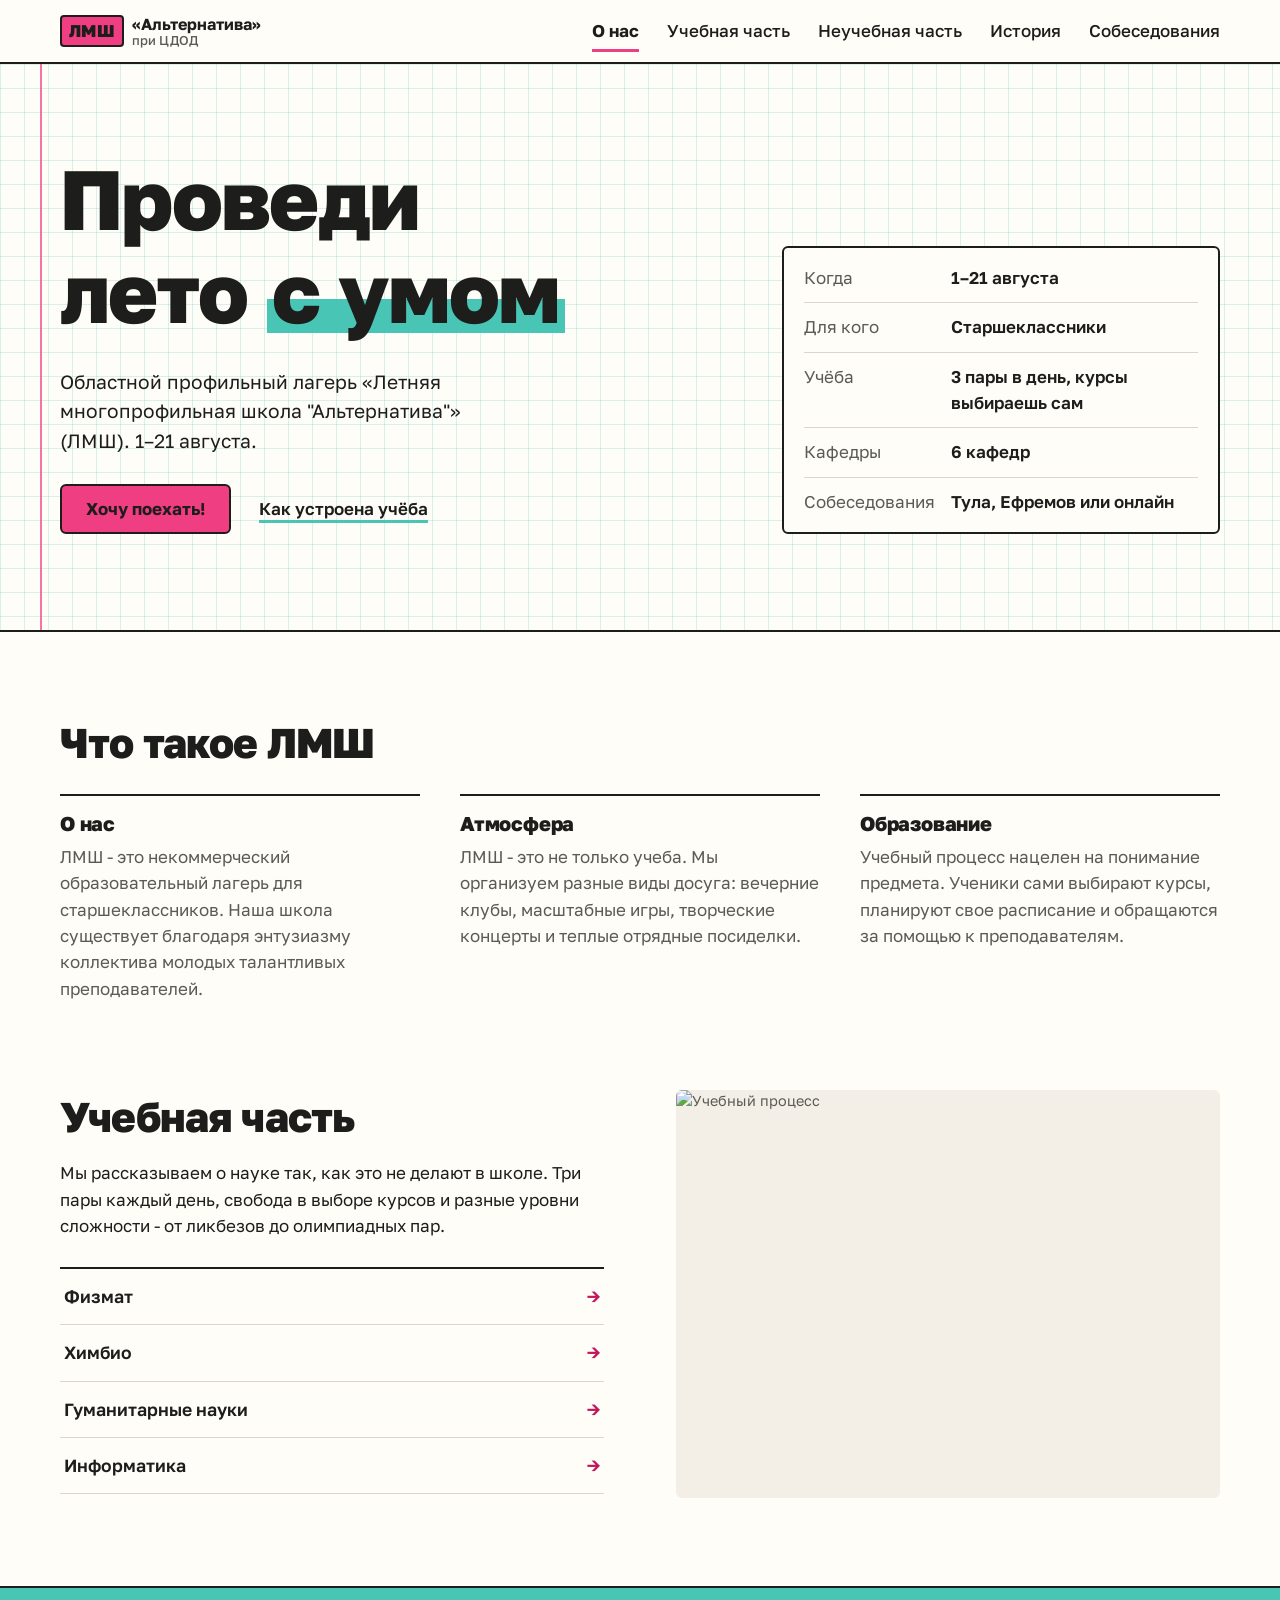
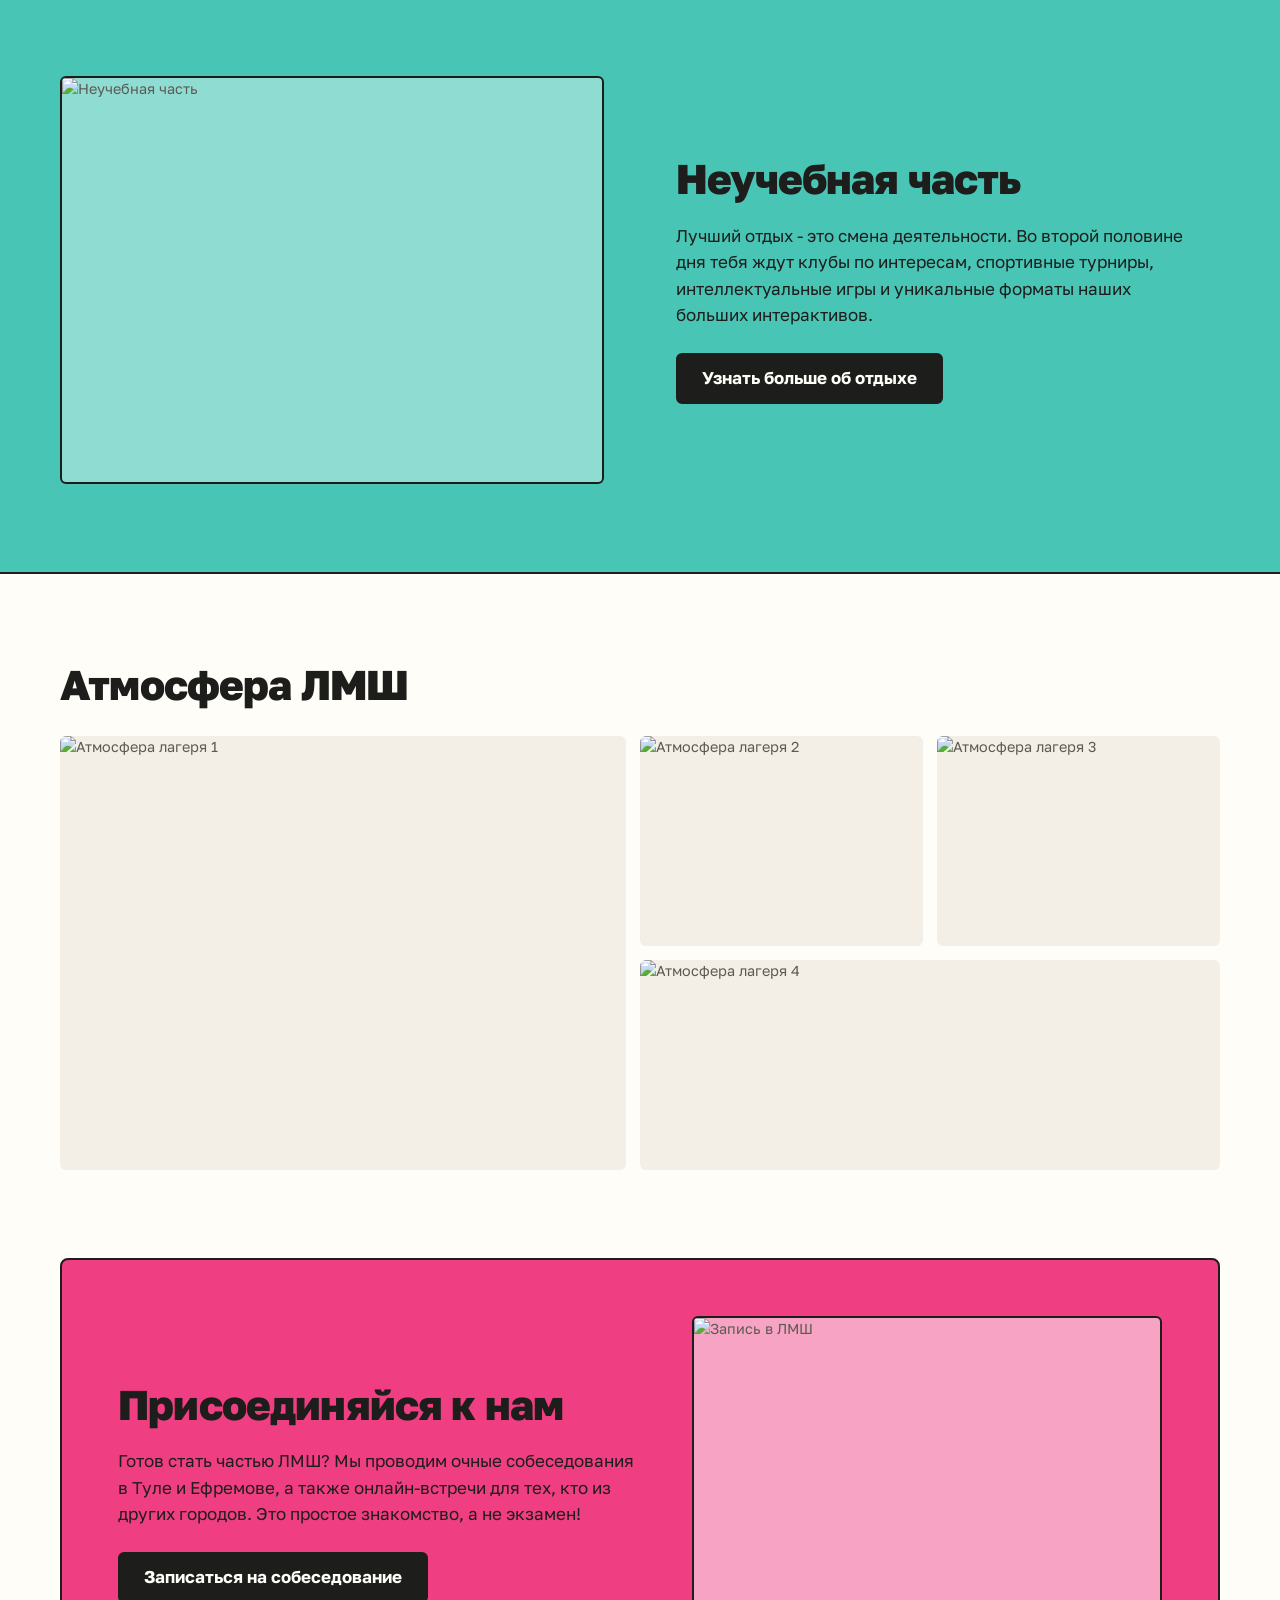
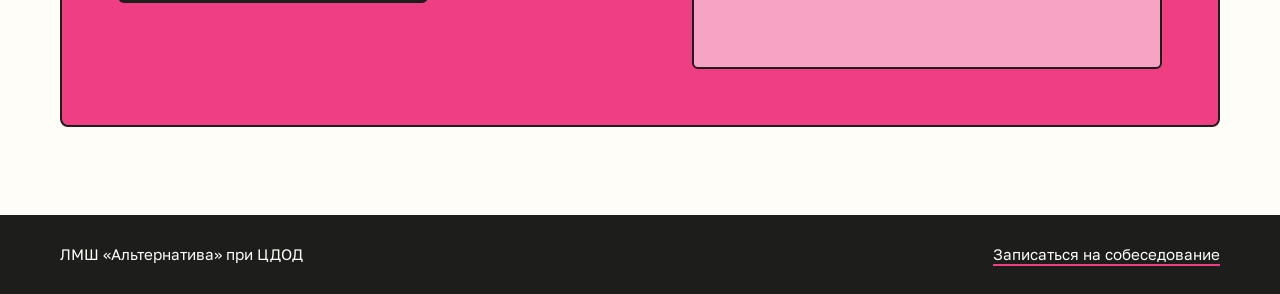
==== index.html @ 1d56a08f "Добавить вкладку «История» с прошлыми сменами - Страница history.html: смены по годам с директором, " ====
<!DOCTYPE html>
<html lang="ru">
<head>
    <meta charset="UTF-8">
    <meta name="viewport" content="width=device-width, initial-scale=1.0">
    <meta name="theme-color" content="#fffdf8">
    <title>Главная | ЛМШ</title>
    <!-- Шрифт Golos Text -->
    <link rel="preconnect" href="https://fonts.googleapis.com">
    <link rel="preconnect" href="https://fonts.gstatic.com" crossorigin>
    <link rel="stylesheet" href="https://fonts.googleapis.com/css2?family=Golos+Text:wght@400..800&display=swap">
    <!-- Подключение стилей и меню для телефона -->
    <link rel="stylesheet" href="style.css">
    <script src="menu.js" defer></script>
</head>
<body>

    <header>
        <a href="index.html" class="logo">
            <span class="logo-mark">ЛМШ</span>
            <span class="logo-name">«Альтернатива» <small>при ЦДОД</small></span>
        </a>
        <button class="menu-toggle" type="button" aria-expanded="false" aria-controls="site-nav">Меню</button>
        <nav id="site-nav" aria-label="Разделы сайта">
            <a href="index.html" aria-current="page">О нас</a>
            <a href="study.html">Учебная часть</a>
            <a href="activities.html">Неучебная часть</a>
            <a href="history.html">История</a>
            <a href="admission.html">Собеседования</a>
        </nav>
    </header>

    <section class="hero">
        <div>
            <h1>Проведи лето <span class="marker">с умом</span></h1>
            <p class="lead">Областной профильный лагерь «Летняя многопрофильная школа "Альтернатива"» (ЛМШ). <span class="nowrap">1–21 августа</span>.</p>
            <div class="actions">
                <a href="admission.html" class="btn">Хочу поехать!</a>
                <a href="study.html" class="text-link">Как устроена учёба</a>
            </div>
        </div>

        <!-- Коротко о смене -->
        <dl class="facts">
            <div><dt>Когда</dt><dd>1–21 августа</dd></div>
            <div><dt>Для кого</dt><dd>Старшеклассники</dd></div>
            <div><dt>Учёба</dt><dd>3 пары в день, курсы выбираешь сам</dd></div>
            <div><dt>Кафедры</dt><dd>6 кафедр</dd></div>
            <div><dt>Собеседования</dt><dd>Тула, Ефремов или онлайн</dd></div>
        </dl>
    </section>

    <section id="about" class="section">
        <h2>Что такое ЛМШ</h2>
        <div class="about-cols">
            <div>
                <h3>О нас</h3>
                <p>ЛМШ - это некоммерческий образовательный лагерь для старшеклассников. Наша школа существует благодаря энтузиазму коллектива молодых талантливых преподавателей.</p>
            </div>
            <div>
                <h3>Атмосфера</h3>
                <p>ЛМШ - это не только учеба. Мы организуем разные виды досуга: вечерние клубы, масштабные игры, творческие концерты и теплые отрядные посиделки.</p>
            </div>
            <div>
                <h3>Образование</h3>
                <p>Учебный процесс нацелен на понимание предмета. Ученики сами выбирают курсы, планируют свое расписание и обращаются за помощью к преподавателям.</p>
            </div>
        </div>
    </section>

    <!-- Учебная часть -->
    <section class="split">
        <div class="split-text">
            <h2>Учебная часть</h2>
            <p>Мы рассказываем о науке так, как это не делают в школе. Три пары каждый день, свобода в выборе курсов и разные уровни сложности - от ликбезов до олимпиадных пар.</p>

            <ul class="link-list">
                <li><a href="physmath.html">Физмат</a></li>
                <li><a href="chembio.html">Химбио</a></li>
                <li><a href="humanities.html">Гуманитарные науки</a></li>
                <li><a href="it.html">Информатика</a></li>
            </ul>
        </div>
        <div class="split-image">
            <img src="ФОТО_УЧЕБА.jpg" alt="Учебный процесс">
        </div>
    </section>

    <!-- Неучебная часть (на компьютере картинка слева, текст справа) -->
    <section class="split split--reverse band">
        <div class="split-text">
            <h2>Неучебная часть</h2>
            <p>Лучший отдых - это смена деятельности. Во второй половине дня тебя ждут клубы по интересам, спортивные турниры, интеллектуальные игры и уникальные форматы наших больших интерактивов.</p>
            <a href="activities.html" class="btn btn-dark">Узнать больше об отдыхе</a>
        </div>
        <div class="split-image">
            <img src="ФОТО_ОТДЫХ.jpg" alt="Неучебная часть">
        </div>
    </section>

    <!-- Фотогалерея -->
    <section class="section">
        <h2>Атмосфера ЛМШ</h2>
        <div class="gallery">
            <img src="ФОТО_ГАЛЕРЕЯ_1.jpg" alt="Атмосфера лагеря 1">
            <img src="ФОТО_ГАЛЕРЕЯ_2.jpg" alt="Атмосфера лагеря 2">
            <img src="ФОТО_ГАЛЕРЕЯ_3.jpg" alt="Атмосфера лагеря 3">
            <img src="ФОТО_ГАЛЕРЕЯ_4.jpg" alt="Атмосфера лагеря 4">
        </div>
    </section>

    <!-- Собеседования -->
    <section class="cta">
        <div>
            <h2>Присоединяйся к нам</h2>
            <p>Готов стать частью ЛМШ? Мы проводим очные собеседования в Туле и Ефремове, а также онлайн-встречи для тех, кто из других городов. Это простое знакомство, а не экзамен!</p>
            <a href="admission.html" class="btn btn-dark">Записаться на собеседование</a>
        </div>
        <img src="ФОТО_СОБЕСЕДОВАНИЕ.jpg" alt="Запись в ЛМШ">
    </section>

    <footer>
        <span>ЛМШ «Альтернатива» при ЦДОД</span>
        <a href="admission.html">Записаться на собеседование</a>
    </footer>

</body>
</html>
---- style.css ----
/* Общие стили сайта ЛМШ «Альтернатива».
   Светлая «тетрадная» тема: бумага, клетка, розовые поля и бирюзовый маркер.
   Розовый и бирюзовый — цвета логотипа. Сначала стили для телефона,
   ниже — дополнения для широких экранов (min-width). */

:root {
    --paper: #fffdf8;
    --paper-2: #f3efe6;
    --ink: #1d1d1b;
    --muted: #5c5a55;
    --line: #dcd6ca;

    --teal: #49c5b6;
    --teal-light: #e1f5f2;
    --teal-ink: #0b6b60;   /* бирюзовый для текста: читается на светлом фоне */
    --pink: #f03e82;
    --pink-ink: #c2185b;   /* розовый для текста */
    --grid: rgba(73, 197, 182, 0.22);

    --page: 1160px;
    --gutter: 16px;
    /* Боковой отступ: на телефоне равен --gutter, на широком экране центрирует контент.
       Используется только у прямых потомков body. */
    --edge: max(var(--gutter), calc((100% - var(--page)) / 2));
}

@media (min-width: 700px) {
    :root {
        --gutter: 40px;
    }
}

/* =========================================
   БАЗА
   ========================================= */

*, *::before, *::after {
    box-sizing: border-box;
}

html {
    -webkit-text-size-adjust: 100%;
    text-size-adjust: 100%;
}

body {
    margin: 0;
    font-family: "Golos Text", system-ui, -apple-system, "Segoe UI", Roboto, Arial, sans-serif;
    font-size: 1.0625rem;
    line-height: 1.55;
    color: var(--ink);
    background: var(--paper);
}

h1, h2, h3 {
    margin: 0 0 0.5em;
    font-weight: 800;
    line-height: 1.1;
    letter-spacing: -0.02em;
    text-wrap: balance;
    overflow-wrap: break-word;
}

h1 {
    font-size: clamp(2.1rem, 3.6vw + 1.1rem, 3.75rem);
}

h2 {
    font-size: clamp(1.75rem, 2.2vw + 1.1rem, 2.6rem);
}

h3 {
    font-size: 1.25rem;
    letter-spacing: -0.01em;
}

p {
    margin: 0 0 1em;
    text-wrap: pretty;
}

p:last-child {
    margin-bottom: 0;
}

img {
    display: block;
    max-width: 100%;
}

a {
    color: var(--teal-ink);
}

:focus-visible {
    outline: 3px solid var(--teal-ink);
    outline-offset: 3px;
}

/* Не переносить внутри (например, «1–21 августа») */
.nowrap {
    white-space: nowrap;
}

/* Фото: пока файла нет, на его месте виден аккуратный прямоугольник с подписью */
.split-image img,
.gallery img,
.cta img,
.head-of-dept img,
.teacher-card img,
.director img,
.photos img {
    width: 100%;
    object-fit: cover;
    background-color: var(--paper-2);
    border-radius: 6px;
    color: var(--muted);
    font-size: 0.9rem;
}

/* =========================================
   ШАПКА И МЕНЮ
   ========================================= */

header {
    position: sticky;
    top: 0;
    z-index: 10;
    display: flex;
    flex-wrap: wrap;
    align-items: center;
    justify-content: space-between;
    gap: 0 12px;
    padding: 10px var(--edge);
    background: var(--paper);
    border-bottom: 2px solid var(--ink);
}

.logo {
    display: flex;
    align-items: center;
    gap: 8px;
    color: var(--ink);
    text-decoration: none;
    line-height: 1.15;
}

.logo-mark {
    padding: 4px 7px 5px;
    background: var(--pink);
    border: 2px solid var(--ink);
    border-radius: 4px;
    font-weight: 800;
    letter-spacing: 0.02em;
}

.logo-name {
    font-size: 1rem;
    font-weight: 700;
}

    .logo-name small {
        display: block;
        font-size: 0.8rem;
        font-weight: 500;
        color: var(--muted);
    }

header nav {
    display: flex;
    gap: 28px;
}

    header nav a {
        padding: 8px 0 5px;
        border-bottom: 3px solid transparent;
        color: var(--ink);
        font-weight: 500;
        text-decoration: none;
    }

        header nav a[aria-current] {
            border-bottom-color: var(--pink);
            font-weight: 700;
        }

@media (hover: hover) {
    header nav a:not([aria-current]):hover {
        border-bottom-color: var(--teal);
    }
}

.menu-toggle {
    display: none;
}

/* На телефоне и планшете разделы прячутся за кнопкой «Меню» (menu.js) */
@media (max-width: 959px) {
    .menu-toggle {
        display: block;
        padding: 7px 12px;
        background: none;
        border: 2px solid var(--ink);
        border-radius: 6px;
        color: var(--ink);
        font: inherit;
        font-weight: 600;
        cursor: pointer;
    }

    header nav {
        display: none;
        flex-basis: 100%;
        flex-direction: column;
        gap: 0;
        margin-top: 10px;
        border-top: 1px solid var(--line);
    }

    header.menu-open nav {
        display: flex;
    }

    header nav a {
        padding: 13px 0;
        border-bottom: 1px solid var(--line);
        font-size: 1.125rem;
    }

        header nav a:last-child {
            border-bottom: 0;
        }

        header nav a[aria-current] {
            border-bottom-color: var(--line);
            color: var(--pink-ink);
        }
}

/* =========================================
   КНОПКИ И ССЫЛКИ
   ========================================= */

.btn {
    display: inline-block;
    padding: 13px 24px;
    background: var(--pink);
    border: 2px solid var(--ink);
    border-radius: 6px;
    color: var(--ink);
    font-weight: 700;
    line-height: 1.2;
    text-decoration: none;
    transition: background-color 0.15s ease, color 0.15s ease;
}

    .btn:hover {
        background: var(--ink);
        color: var(--paper);
    }

.btn-dark {
    background: var(--ink);
    color: var(--paper);
}

    .btn-dark:hover {
        background: var(--paper);
        color: var(--ink);
    }

.text-link {
    color: var(--ink);
    font-weight: 600;
    text-decoration: underline;
    text-decoration-color: var(--teal);
    text-decoration-thickness: 3px;
    text-underline-offset: 5px;
}

    .text-link:hover {
        text-decoration-color: var(--pink);
    }

.actions {
    display: flex;
    flex-wrap: wrap;
    align-items: center;
    gap: 16px 28px;
    margin-top: 28px;
}

/* =========================================
   ТЕТРАДНЫЕ ШАПКИ: ГЛАВНЫЙ ЭКРАН И ЗАГОЛОВКИ СТРАНИЦ
   ========================================= */

.hero,
.page-header {
    position: relative;
    background-color: var(--paper);
    background-image:
        linear-gradient(var(--grid) 1px, transparent 1px),
        linear-gradient(90deg, var(--grid) 1px, transparent 1px);
    background-size: 24px 24px;
    border-bottom: 2px solid var(--ink);
}

    /* Розовая линия полей, как в школьной тетради */
    .hero::before,
    .page-header::before {
        content: "";
        position: absolute;
        top: 0;
        bottom: 0;
        left: max(8px, calc(var(--edge) - 20px));
        width: 2px;
        background: var(--pink);
        opacity: 0.7;
    }

.hero {
    display: grid;
    gap: 40px;
    padding: 48px var(--edge) 56px;
}

    .hero h1 {
        font-size: clamp(2.75rem, 6vw + 1.2rem, 5.25rem);
        margin-bottom: 0.35em;
    }

.lead {
    max-width: 34rem;
    font-size: 1.2rem;
}

/* Выделение маркером */
.marker {
    padding: 0 0.06em;
    background: linear-gradient(transparent 58%, var(--teal) 58%, var(--teal) 92%, transparent 92%);
    -webkit-box-decoration-break: clone;
    box-decoration-break: clone;
}

/* Коротко о смене — список «вопрос — ответ».
   subgrid выравнивает ответы по самому длинному вопросу */
.facts {
    display: grid;
    grid-template-columns: max-content 1fr;
    column-gap: 16px;
    margin: 0;
    padding: 6px 20px;
    background: var(--paper);
    border: 2px solid var(--ink);
    border-radius: 6px;
}

    .facts div {
        display: grid;
        grid-column: 1 / -1;
        grid-template-columns: subgrid;
        padding: 11px 0;
        border-bottom: 1px solid var(--line);
    }

        .facts div:last-child {
            border-bottom: 0;
        }

    .facts dt {
        color: var(--muted);
    }

    .facts dd {
        margin: 0;
        font-weight: 600;
    }

/* Самые узкие телефоны: вопрос над ответом, шапка чуть компактнее */
@media (max-width: 359px) {
    .facts {
        grid-template-columns: 1fr;
    }

    .logo-mark {
        padding: 3px 5px 4px;
    }

    .logo-name {
        font-size: 0.94rem;
    }
}

.page-header {
    padding: 40px var(--edge) 40px;
}

    .page-header h1 {
        max-width: 20ch;
        margin-bottom: 14px;
    }

    .page-header p {
        max-width: 44rem;
        font-size: 1.15rem;
    }

    .page-header .kicker {
        margin-bottom: 12px;
        font-size: 1rem;
        font-weight: 600;
    }

@media (min-width: 900px) {
    .hero {
        grid-template-columns: minmax(0, 1.5fr) minmax(0, 1fr);
        align-items: end;
        gap: 64px;
        padding: 88px var(--edge) 96px;
    }

    .page-header {
        padding: 72px var(--edge) 64px;
    }
}

/* =========================================
   СЕКЦИИ ГЛАВНОЙ
   ========================================= */

.section {
    padding: 56px var(--edge);
}

    .section > h2 {
        margin-bottom: 28px;
    }

/* Три колонки «Что такое ЛМШ» */
.about-cols {
    display: grid;
    gap: 32px;
}

    .about-cols > div {
        padding-top: 16px;
        border-top: 2px solid var(--ink);
    }

    .about-cols p {
        color: var(--muted);
    }

/* Текст + фото */
.split {
    display: grid;
    gap: 28px;
    align-items: center;
    padding: 56px var(--edge);
}

    /* Блоки подряд на одном фоне: без двойного отступа */
    .section + .split,
    .split + .split:not(.band) {
        padding-top: 0;
    }

    .split-image img {
        aspect-ratio: 4 / 3;
    }

    .split-text h3 {
        margin-top: 1.4em;
    }

    .split-text .btn {
        margin-top: 8px;
    }

/* Список ссылок на кафедры: большие строки, удобно нажимать пальцем */
.link-list {
    margin: 28px 0 0;
    padding: 0;
    list-style: none;
    border-top: 2px solid var(--ink);
}

    .link-list a {
        display: flex;
        justify-content: space-between;
        align-items: center;
        padding: 14px 4px;
        border-bottom: 1px solid var(--line);
        color: var(--ink);
        font-size: 1.1rem;
        font-weight: 600;
        text-decoration: none;
    }

        .link-list a::after {
            content: "→";
            color: var(--pink-ink);
            transition: transform 0.15s ease;
        }

        .link-list a:hover {
            background: var(--teal-light);
        }

            .link-list a:hover::after {
                transform: translateX(4px);
            }

/* Бирюзовая полоса во всю ширину */
.band {
    background: var(--teal);
    border-top: 2px solid var(--ink);
    border-bottom: 2px solid var(--ink);
}

    .band .split-image img {
        background-color: #8fdcd2;
        border: 2px solid var(--ink);
    }

/* Галерея: на телефоне 1 + 2 + 1 фото, на компьютере мозаика */
.gallery {
    display: grid;
    grid-template-columns: 1fr 1fr;
    grid-auto-rows: 160px;
    gap: 8px;
}

    .gallery img {
        height: 100%;
    }

        .gallery img:first-child,
        .gallery img:last-child {
            grid-column: span 2;
        }

/* Розовый блок с приглашением */
.cta {
    display: grid;
    gap: 28px;
    align-items: center;
    margin: 0 var(--edge) 56px;
    padding: 28px 18px;
    background: var(--pink);
    border: 2px solid var(--ink);
    border-radius: 8px;
}

    .cta img {
        aspect-ratio: 4 / 3;
        background-color: #f7a3c3;
        border: 2px solid var(--ink);
    }

    .cta .btn {
        margin-top: 8px;
    }

@media (min-width: 760px) {
    .gallery {
        grid-template-columns: 2fr 1fr 1fr;
        grid-auto-rows: 210px;
        gap: 14px;
    }

        .gallery img:first-child {
            grid-column: auto;
            grid-row: span 2;
        }
}

@media (min-width: 900px) {
    .section {
        padding: 88px var(--edge);
    }

    .about-cols {
        grid-template-columns: repeat(3, 1fr);
        gap: 40px;
    }

    .split {
        grid-template-columns: 1fr 1fr;
        gap: 72px;
        padding: 88px var(--edge);
    }

    /* Фото слева, текст справа */
    .split--reverse .split-image {
        order: -1;
    }

    .cta {
        grid-template-columns: 1.1fr 1fr;
        gap: 56px;
        margin-bottom: 88px;
        padding: 56px;
    }
}

/* =========================================
   ВНУТРЕННИЕ СТРАНИЦЫ
   ========================================= */

.container {
    padding: 48px var(--edge) 64px;
}

@media (min-width: 900px) {
    .container {
        padding: 72px var(--edge) 96px;
    }
}

.section-intro {
    max-width: 46rem;
    margin-bottom: 28px;
    color: var(--muted);
}

/* Учебная часть: как устроен процесс */
.about-study-grid {
    display: grid;
    gap: 32px 56px;
    margin-bottom: 56px;
}

    .about-study-grid h3 {
        padding-top: 16px;
        border-top: 2px solid var(--ink);
    }

/* Кафедры: таблица из ячеек, линии между ними — это фон сетки */
.departments-grid {
    display: grid;
    gap: 2px;
    margin-bottom: 64px;
    background: var(--ink);
    border: 2px solid var(--ink);
    border-radius: 6px;
    overflow: hidden;
}

.dept-card {
    display: flex;
    flex-direction: column;
    padding: 22px 20px;
    background: var(--paper);
    color: var(--ink);
    text-decoration: none;
    transition: background-color 0.15s ease;
}

    .dept-card:hover {
        background: var(--teal-light);
    }

    .dept-card h3 {
        margin-bottom: 8px;
    }

    .dept-card p {
        flex: 1;
        margin-bottom: 14px;
        color: var(--muted);
        font-size: 0.98rem;
    }

    .dept-card .read-more {
        color: var(--pink-ink);
        font-weight: 700;
    }

.info-blocks {
    display: grid;
    gap: 20px;
}

.info-block {
    padding: 24px 22px;
    background: var(--paper-2);
    border-radius: 6px;
}

    .info-block p {
        color: var(--muted);
    }

@media (min-width: 640px) {
    .departments-grid {
        grid-template-columns: 1fr 1fr;
    }
}

@media (min-width: 760px) {
    .about-study-grid,
    .info-blocks {
        grid-template-columns: 1fr 1fr;
    }
}

@media (min-width: 1000px) {
    .departments-grid {
        grid-template-columns: repeat(3, 1fr);
    }
}

/* =========================================
   КАФЕДРЫ: ЗАВЕДУЮЩИЙ И ПРЕПОДАВАТЕЛИ
   ========================================= */

/* На телефоне: фото маленькое, рядом должность и имя, текст ниже на всю ширину */
.head-of-dept {
    display: grid;
    grid-template-columns: 112px 1fr;
    gap: 6px 18px;
    margin-bottom: 48px;
    padding-bottom: 40px;
    border-bottom: 2px solid var(--ink);
}

    .head-of-dept img {
        grid-row: 1 / span 2;
        aspect-ratio: 4 / 5;
    }

.head-info {
    display: contents;
}

    .head-info .role {
        grid-column: 2;
        align-self: end;
    }

    .head-info h2 {
        grid-column: 2;
        align-self: start;
        margin: 0;
    }

    .head-info p {
        grid-column: 1 / -1;
        margin: 12px 0 0;
    }

.role {
    display: block;
    color: var(--pink-ink);
    font-weight: 600;
}

.courses strong {
    display: block;
    color: var(--teal-ink);
}

/* Преподаватели: на телефоне — строки «фото + текст» */
.teachers-grid {
    display: grid;
    margin-bottom: 40px;
    border-top: 2px solid var(--ink);
}

.teacher-card {
    display: grid;
    grid-template-columns: 88px 1fr;
    align-content: start;
    gap: 4px 16px;
    padding: 18px 0;
    border-bottom: 1px solid var(--line);
}

    .teacher-card img {
        grid-row: 1 / span 3;
        aspect-ratio: 4 / 5;
    }

    .teacher-card h3 {
        margin: 0;
        font-size: 1.15rem;
    }

    .teacher-card p {
        color: var(--muted);
        font-size: 0.95rem;
    }

.teacher-subjects {
    color: var(--teal-ink);
    font-size: 0.95rem;
    font-weight: 600;
}

@media (min-width: 760px) {
    .head-of-dept {
        grid-template-columns: 240px 1fr;
        gap: 0 48px;
        align-items: start;
    }

        .head-of-dept img {
            grid-row: auto;
        }

    .head-info {
        display: block;
    }

        .head-info h2 {
            margin-bottom: 4px;
        }

    .role {
        margin-bottom: 8px;
    }

    .teachers-grid {
        grid-template-columns: repeat(3, 1fr);
        gap: 40px 32px;
        padding-top: 32px;
    }

    .teacher-card {
        display: block;
        padding: 0;
        border-bottom: 0;
    }

        .teacher-card img {
            margin-bottom: 16px;
        }

        .teacher-card h3 {
            margin-bottom: 4px;
        }

        .teacher-subjects {
            margin-bottom: 8px;
        }
}

/* =========================================
   ИСТОРИЯ: ПРОШЛЫЕ СМЕНЫ
   ========================================= */

/* Ссылки на годы (их создаёт history.js) */
.year-nav {
    display: flex;
    flex-wrap: wrap;
    gap: 8px;
    margin-bottom: 40px;
}

    .year-nav:empty {
        display: none;
    }

    .year-nav a {
        padding: 6px 14px;
        border: 2px solid var(--ink);
        border-radius: 6px;
        color: var(--ink);
        font-weight: 700;
        text-decoration: none;
    }

        .year-nav a:hover {
            background: var(--teal-light);
        }

.shift {
    padding: 40px 0 48px;
    border-top: 2px solid var(--ink);
    scroll-margin-top: 80px;
}

.shift-head {
    display: grid;
    gap: 20px;
    margin-bottom: 24px;
}

    .shift-head h2 {
        margin: 0;
    }

.director {
    display: flex;
    align-items: center;
    gap: 14px;
}

    .director img {
        width: 64px;
        aspect-ratio: 4 / 5;
    }

    .director .role {
        margin: 0;
    }

.director-name {
    margin: 0;
    font-size: 1.15rem;
    font-weight: 700;
}

.shift-story {
    max-width: 46rem;
    margin-bottom: 28px;
}

    .shift-story h3 {
        margin-top: 1.4em;
    }

/* Фото смены: любое количество, сетка подстраивается сама */
.photos {
    display: grid;
    grid-template-columns: 1fr 1fr;
    gap: 8px;
}

    .photos img {
        aspect-ratio: 4 / 3;
        cursor: zoom-in;
    }

/* Фото крупно поверх страницы */
.photo-viewer {
    padding: 0;
    border: 0;
    background: none;
    max-width: none;
    max-height: none;
}

    .photo-viewer::backdrop {
        background: rgba(29, 29, 27, 0.9);
    }

    .photo-viewer img {
        display: block;
        max-width: 94vw;
        max-height: 90vh;
        border-radius: 6px;
        cursor: zoom-out;
    }

@media (min-width: 760px) {
    .shift {
        padding: 56px 0 64px;
    }

    .shift-head {
        grid-template-columns: 1fr auto;
        align-items: end;
    }

    .photos {
        grid-template-columns: repeat(auto-fill, minmax(220px, 1fr));
        gap: 12px;
    }
}

/* =========================================
   ПОДВАЛ
   ========================================= */

footer {
    display: flex;
    flex-wrap: wrap;
    justify-content: space-between;
    gap: 8px 32px;
    padding: 28px var(--edge);
    background: var(--ink);
    color: var(--paper);
    font-size: 0.95rem;
}

    footer a {
        color: var(--paper);
        text-decoration-color: var(--pink);
        text-decoration-thickness: 2px;
        text-underline-offset: 4px;
    }
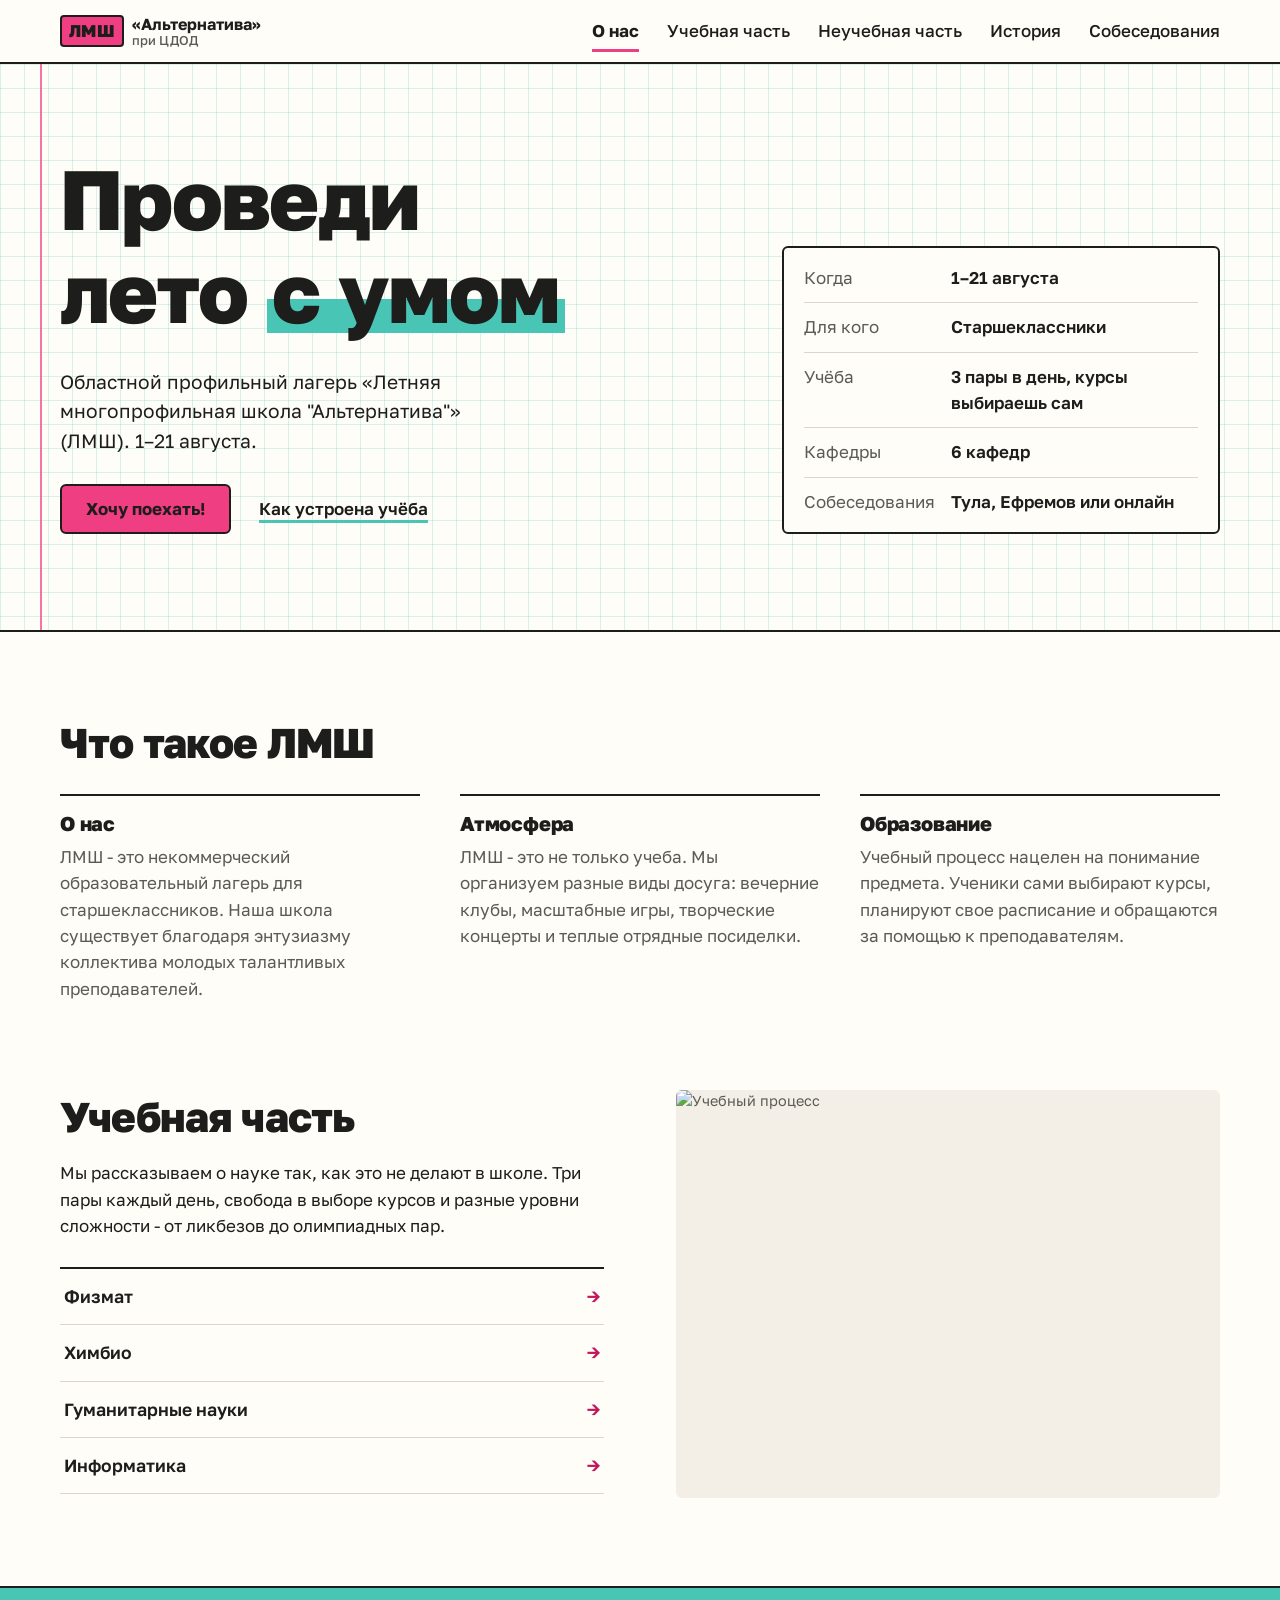
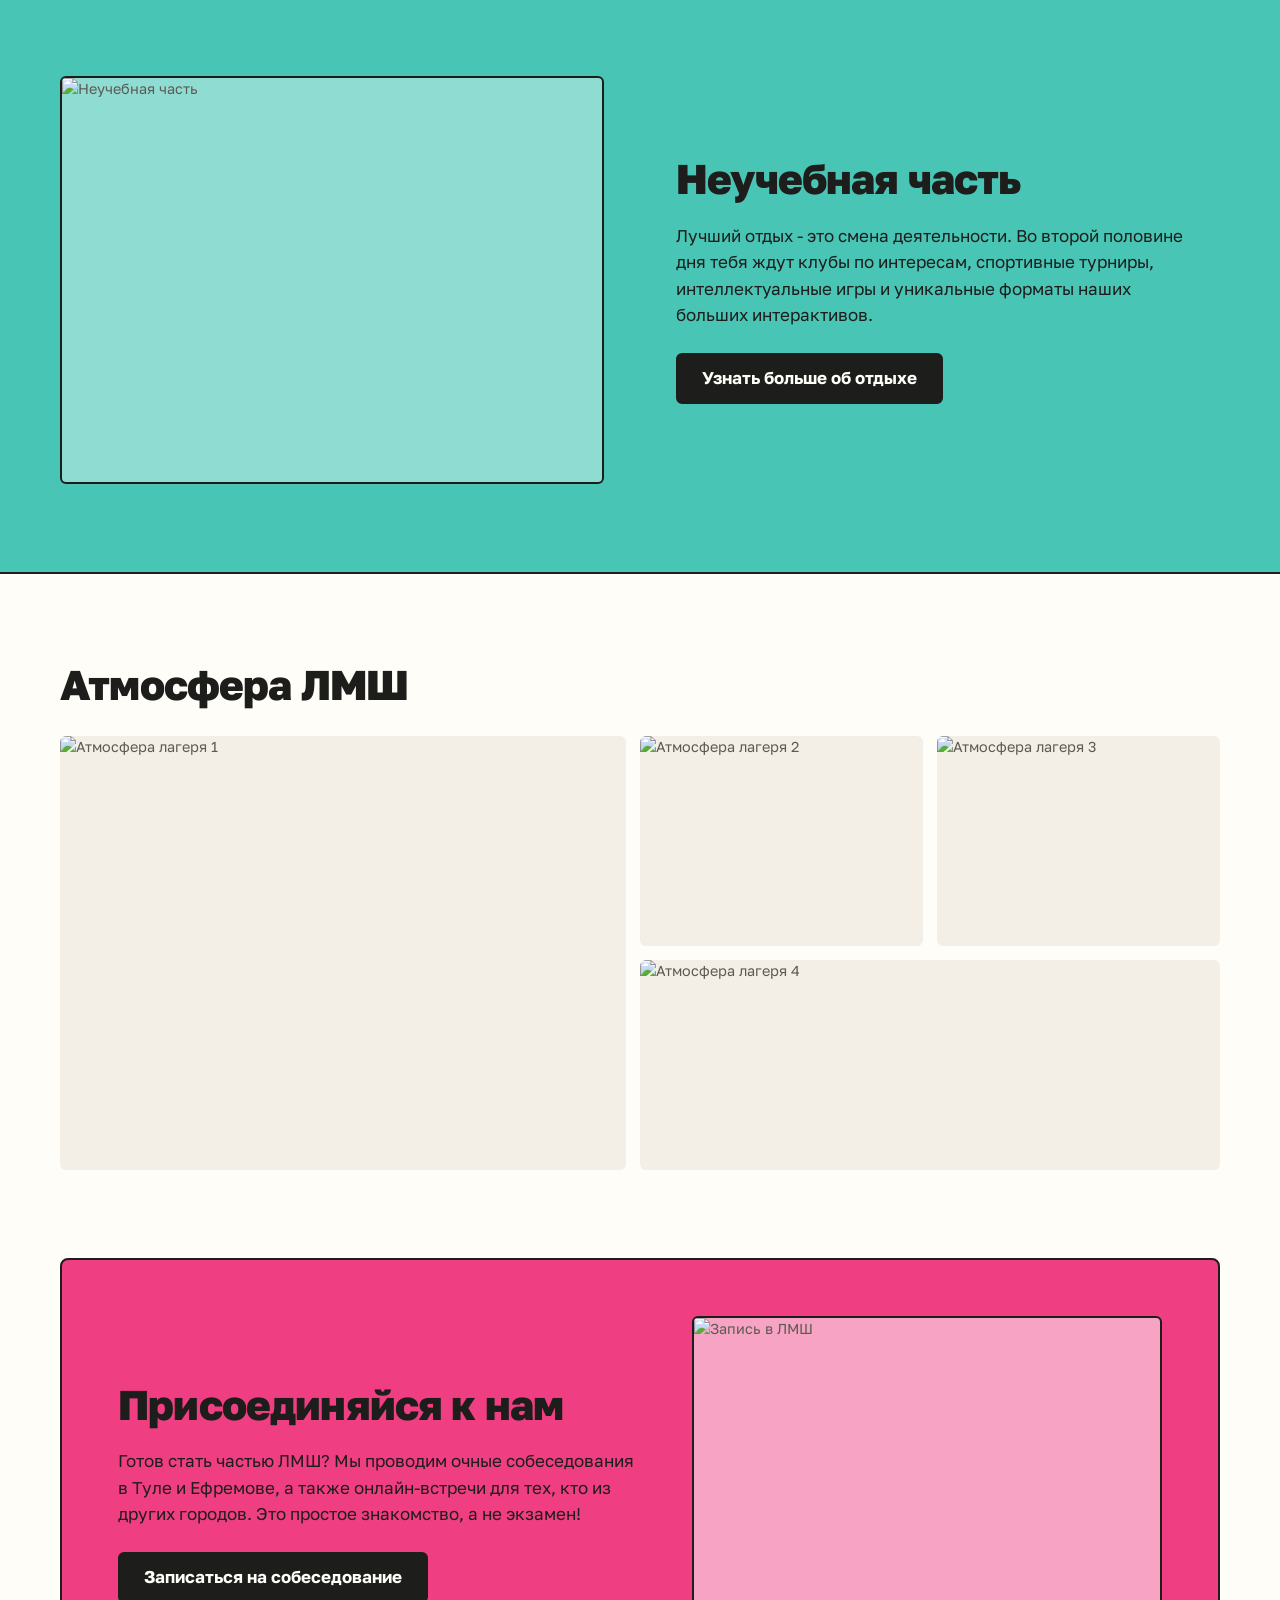
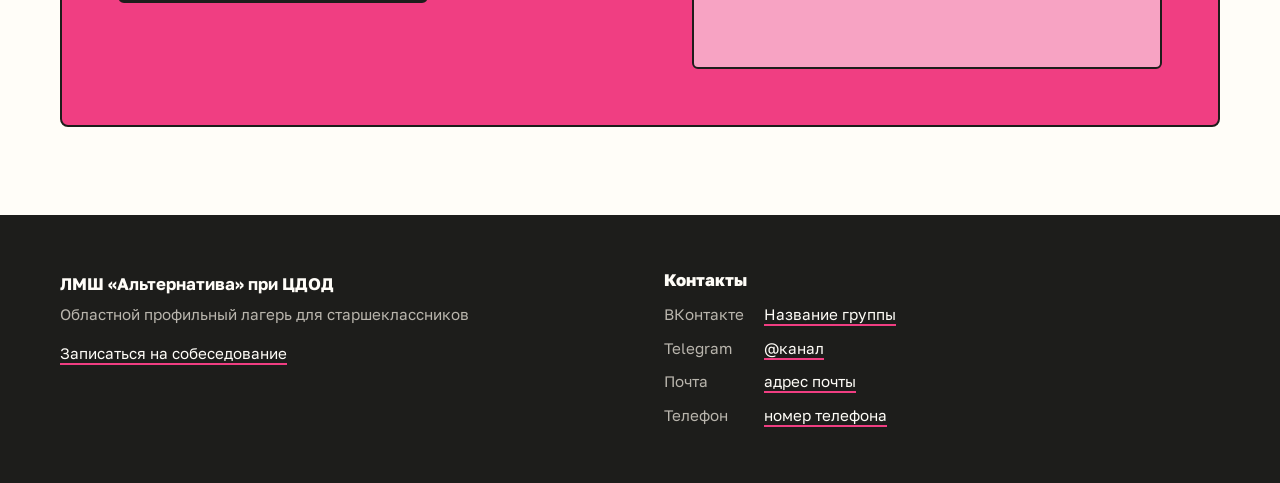
==== commit 1fc82e66: "Переименовать большую игру в Игрушку, добавить смены и контакты - «Большая игра» → «Игрушка» на стра" ====
--- a/index.html
+++ b/index.html
@@ -120,8 +120,22 @@
     </section>
 
     <footer>
-        <span>ЛМШ «Альтернатива» при ЦДОД</span>
-        <a href="admission.html">Записаться на собеседование</a>
+        <div class="footer-about">
+            <p class="footer-name">ЛМШ «Альтернатива» при ЦДОД</p>
+            <p>Областной профильный лагерь для старшеклассников</p>
+            <a href="admission.html">Записаться на собеседование</a>
+        </div>
+
+        <!-- Контакты: впиши настоящие ссылки и текст, ненужные строки удали -->
+        <div class="contacts" id="contacts">
+            <h2>Контакты</h2>
+            <dl>
+                <div><dt>ВКонтакте</dt><dd><a href="https://vk.com/" target="_blank">Название группы</a></dd></div>
+                <div><dt>Telegram</dt><dd><a href="https://t.me/" target="_blank">@канал</a></dd></div>
+                <div><dt>Почта</dt><dd><a href="mailto:">адрес почты</a></dd></div>
+                <div><dt>Телефон</dt><dd><a href="tel:+7">номер телефона</a></dd></div>
+            </dl>
+        </div>
     </footer>
 
 </body>
--- a/style.css
+++ b/style.css
@@ -971,19 +971,35 @@
 }
 
 /* =========================================
-   ПОДВАЛ
+   ПОДВАЛ С КОНТАКТАМИ
    ========================================= */
 
 footer {
-    display: flex;
-    flex-wrap: wrap;
-    justify-content: space-between;
-    gap: 8px 32px;
-    padding: 28px var(--edge);
+    --footer-muted: #b9b5ad;
+    display: grid;
+    gap: 32px;
+    padding: 40px var(--edge);
     background: var(--ink);
     color: var(--paper);
     font-size: 0.95rem;
 }
+
+    footer p {
+        margin: 0 0 6px;
+        color: var(--footer-muted);
+    }
+
+    footer .footer-name {
+        color: var(--paper);
+        font-size: 1.05rem;
+        font-weight: 700;
+    }
+
+    footer h2 {
+        margin-bottom: 14px;
+        font-size: 1.05rem;
+        letter-spacing: 0;
+    }
 
     footer a {
         color: var(--paper);
@@ -991,3 +1007,37 @@
         text-decoration-thickness: 2px;
         text-underline-offset: 4px;
     }
+
+    .footer-about a {
+        display: inline-block;
+        margin-top: 10px;
+    }
+
+/* Контакты: название слева, ссылка справа */
+.contacts dl {
+    display: grid;
+    grid-template-columns: max-content 1fr;
+    gap: 10px 20px;
+    margin: 0;
+}
+
+    .contacts dl div {
+        display: contents;
+    }
+
+.contacts dt {
+    color: var(--footer-muted);
+}
+
+.contacts dd {
+    margin: 0;
+    overflow-wrap: anywhere;
+}
+
+@media (min-width: 760px) {
+    footer {
+        grid-template-columns: 1fr 1fr;
+        gap: 48px;
+        padding: 56px var(--edge);
+    }
+}
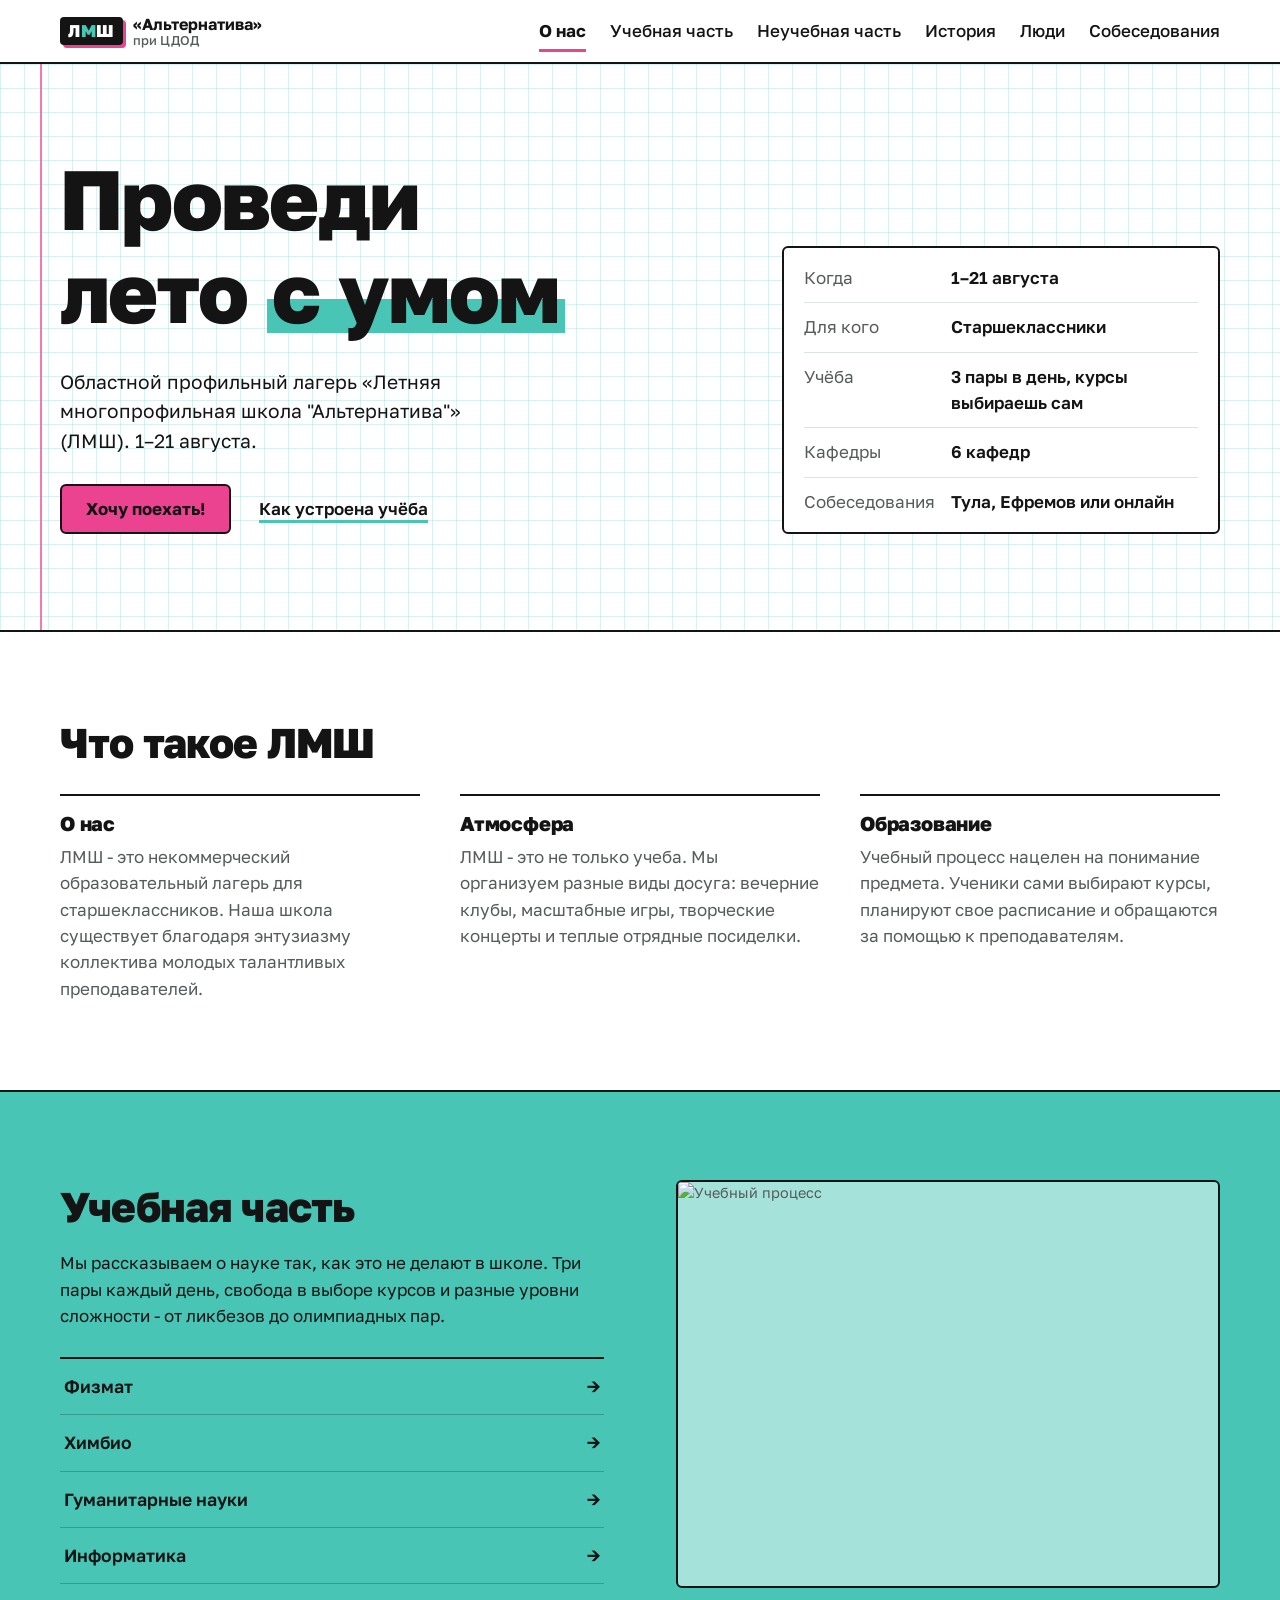
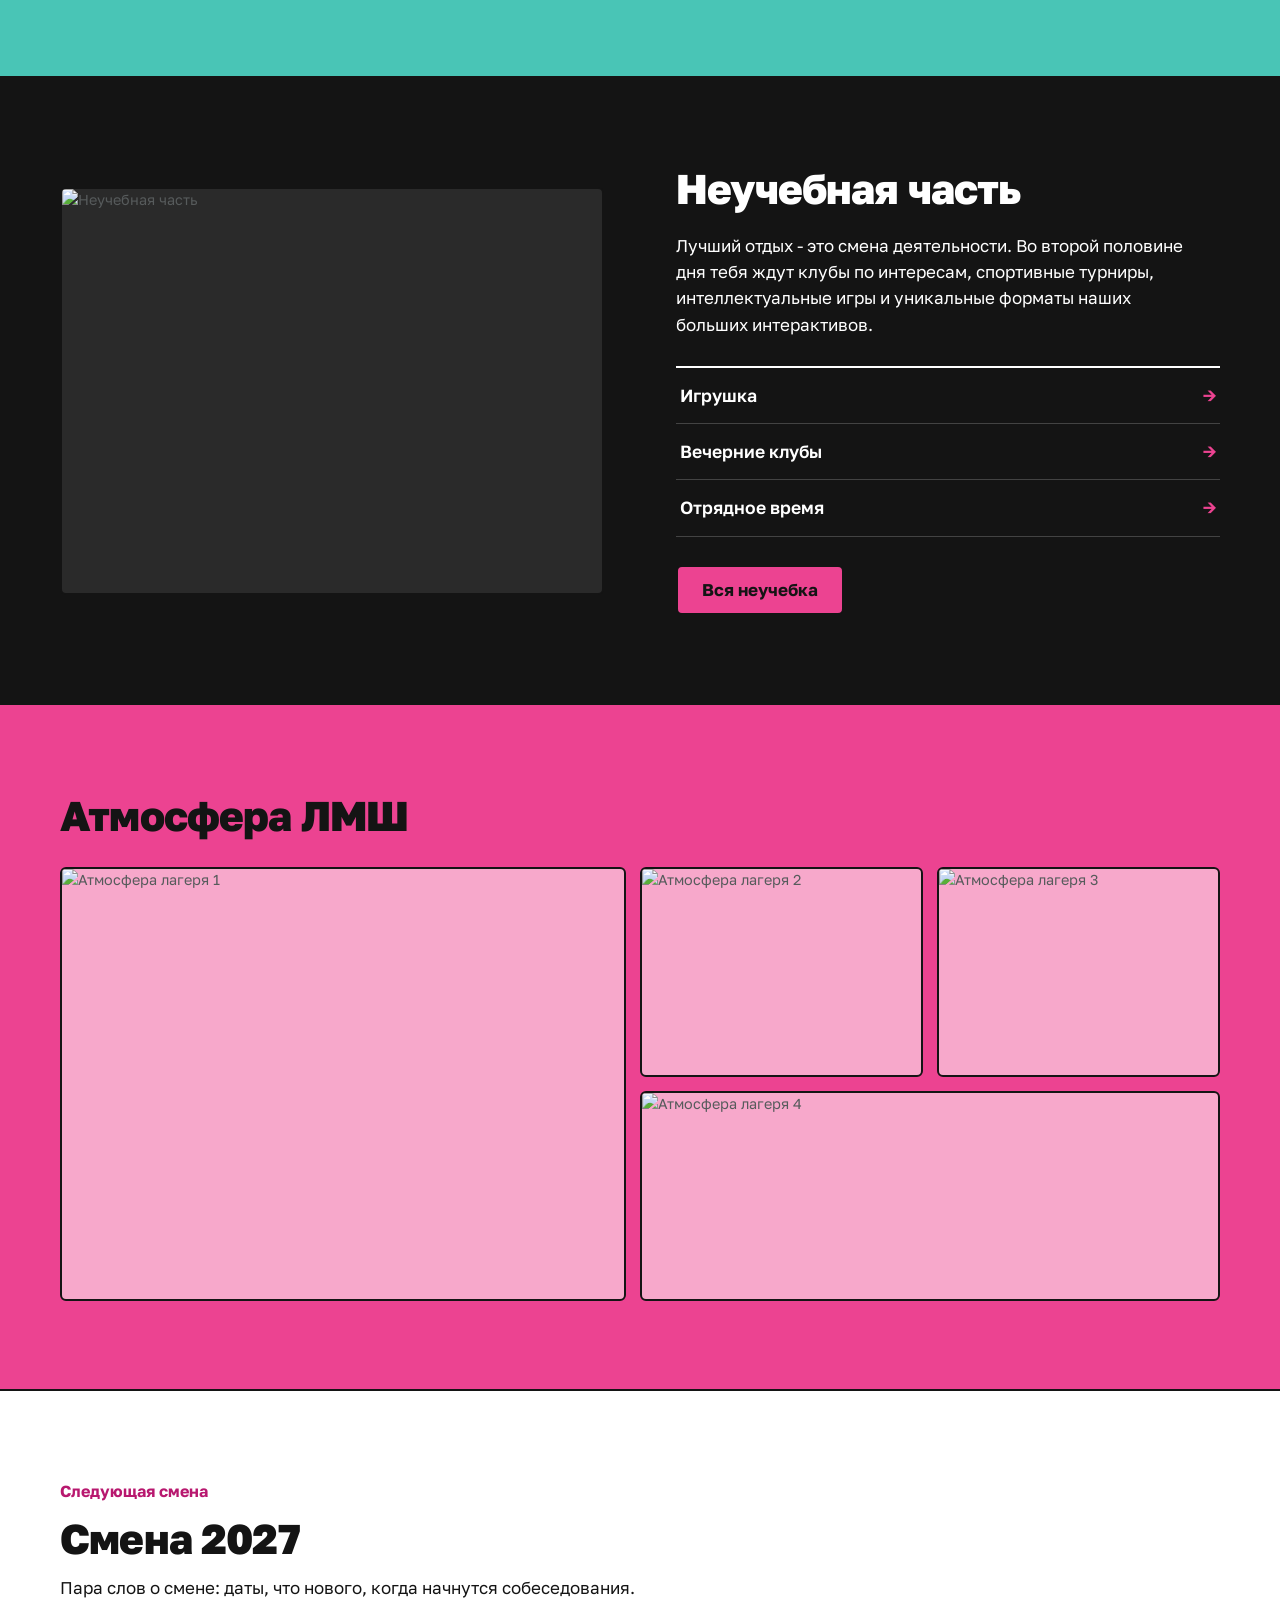
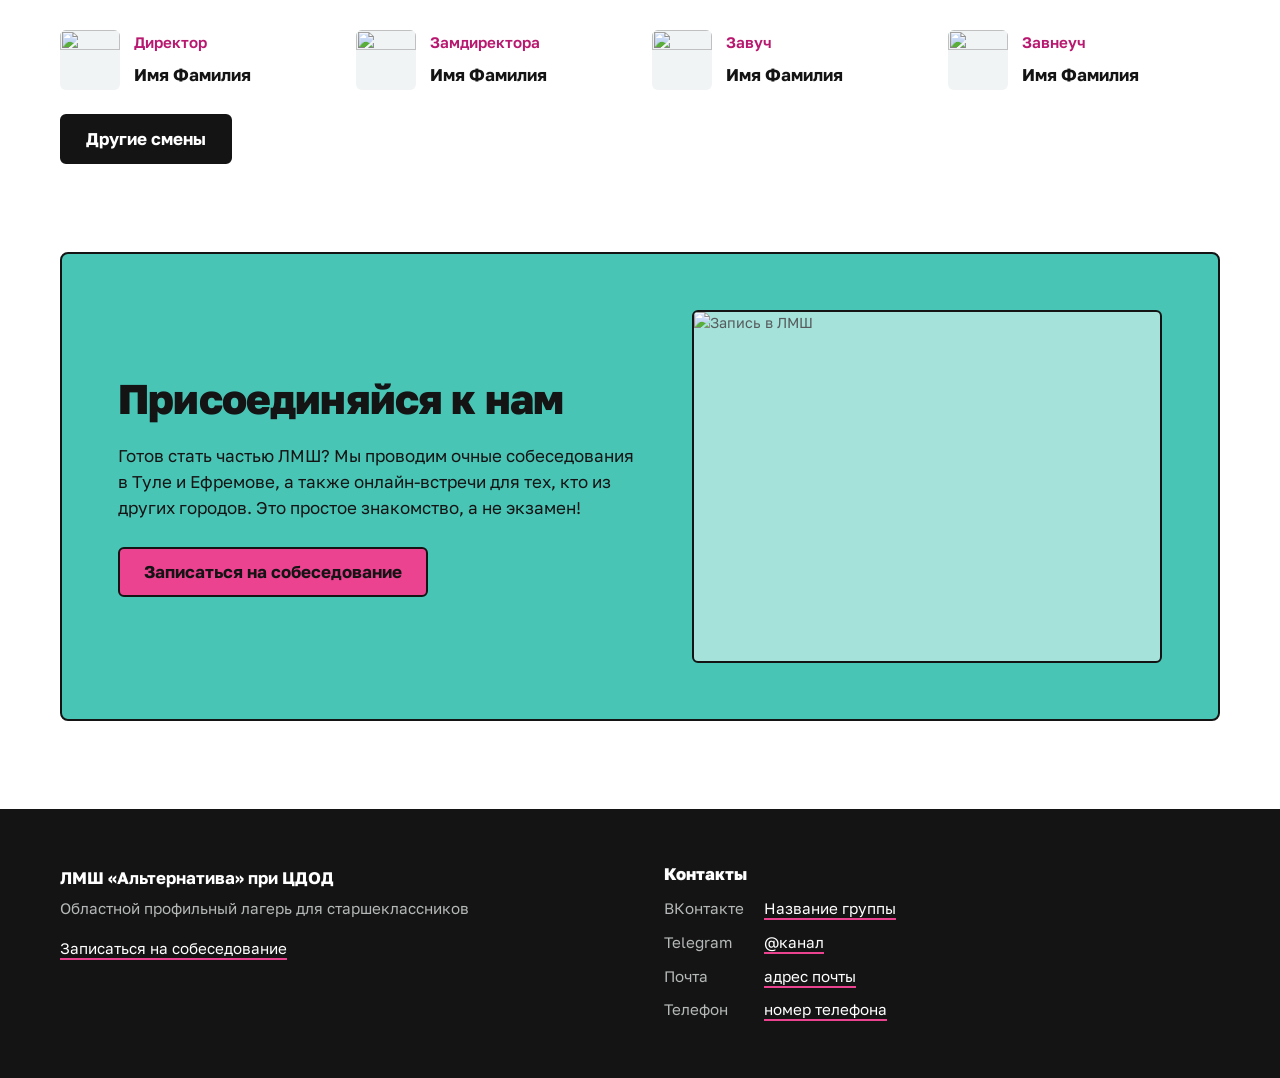
==== commit 3e2cb899: "Внести правки по отзыву: цвета логотипа, страница «Люди», неучебка по разделам - Белый фон вместо кр" ====
--- a/index.html
+++ b/index.html
@@ -3,7 +3,8 @@
 <head>
     <meta charset="UTF-8">
     <meta name="viewport" content="width=device-width, initial-scale=1.0">
-    <meta name="theme-color" content="#fffdf8">
+    <meta name="theme-color" content="#ffffff">
+    <meta name="color-scheme" content="only light">
     <title>Главная | ЛМШ</title>
     <!-- Шрифт Golos Text -->
     <link rel="preconnect" href="https://fonts.googleapis.com">
@@ -17,7 +18,7 @@
 
     <header>
         <a href="index.html" class="logo">
-            <span class="logo-mark">ЛМШ</span>
+            <span class="logo-mark">Л<span>М</span>Ш</span>
             <span class="logo-name">«Альтернатива» <small>при ЦДОД</small></span>
         </a>
         <button class="menu-toggle" type="button" aria-expanded="false" aria-controls="site-nav">Меню</button>
@@ -26,6 +27,7 @@
             <a href="study.html">Учебная часть</a>
             <a href="activities.html">Неучебная часть</a>
             <a href="history.html">История</a>
+            <a href="people.html">Люди</a>
             <a href="admission.html">Собеседования</a>
         </nav>
     </header>
@@ -68,8 +70,11 @@
         </div>
     </section>
 
+    <!-- Три больших блока подряд — цветные полосы во всю ширину,
+         у каждого свой цвет логотипа: band--teal, band--ink (чёрный), band--pink -->
+
     <!-- Учебная часть -->
-    <section class="split">
+    <section class="split band band--teal">
         <div class="split-text">
             <h2>Учебная часть</h2>
             <p>Мы рассказываем о науке так, как это не делают в школе. Три пары каждый день, свобода в выборе курсов и разные уровни сложности - от ликбезов до олимпиадных пар.</p>
@@ -87,11 +92,17 @@
     </section>
 
     <!-- Неучебная часть (на компьютере картинка слева, текст справа) -->
-    <section class="split split--reverse band">
+    <section class="split split--reverse band band--ink">
         <div class="split-text">
             <h2>Неучебная часть</h2>
             <p>Лучший отдых - это смена деятельности. Во второй половине дня тебя ждут клубы по интересам, спортивные турниры, интеллектуальные игры и уникальные форматы наших больших интерактивов.</p>
-            <a href="activities.html" class="btn btn-dark">Узнать больше об отдыхе</a>
+
+            <ul class="link-list">
+                <li><a href="igrushka.html">Игрушка</a></li>
+                <li><a href="clubs.html">Вечерние клубы</a></li>
+                <li><a href="otryad.html">Отрядное время</a></li>
+            </ul>
+            <a href="activities.html" class="btn">Вся неучебка</a>
         </div>
         <div class="split-image">
             <img src="ФОТО_ОТДЫХ.jpg" alt="Неучебная часть">
@@ -99,7 +110,7 @@
     </section>
 
     <!-- Фотогалерея -->
-    <section class="section">
+    <section class="section band band--pink">
         <h2>Атмосфера ЛМШ</h2>
         <div class="gallery">
             <img src="ФОТО_ГАЛЕРЕЯ_1.jpg" alt="Атмосфера лагеря 1">
@@ -109,12 +120,48 @@
         </div>
     </section>
 
+    <!-- Ближайшая смена: руководство и ссылка на прошлые смены.
+         Если фото нет, строку <img> можно удалить — блок подстроится.
+         Когда смена пройдёт, перенеси её в «Историю» и поменяй тут год. -->
+    <section class="section">
+        <div class="next-shift-head">
+            <p class="kicker">Следующая смена</p>
+            <h2>Смена 2027</h2>
+            <p>Пара слов о смене: даты, что нового, когда начнутся собеседования.</p>
+        </div>
+
+        <ul class="team">
+            <li>
+                <img src="smeny/2027/director.jpg" alt="" loading="lazy">
+                <span class="role">Директор</span>
+                <span class="team-name">Имя Фамилия</span>
+            </li>
+            <li>
+                <img src="smeny/2027/zamdir.jpg" alt="" loading="lazy">
+                <span class="role">Замдиректора</span>
+                <span class="team-name">Имя Фамилия</span>
+            </li>
+            <li>
+                <img src="smeny/2027/zavuch.jpg" alt="" loading="lazy">
+                <span class="role">Завуч</span>
+                <span class="team-name">Имя Фамилия</span>
+            </li>
+            <li>
+                <img src="smeny/2027/zavneuch.jpg" alt="" loading="lazy">
+                <span class="role">Завнеуч</span>
+                <span class="team-name">Имя Фамилия</span>
+            </li>
+        </ul>
+
+        <a href="history.html" class="btn btn-dark">Другие смены</a>
+    </section>
+
     <!-- Собеседования -->
     <section class="cta">
         <div>
             <h2>Присоединяйся к нам</h2>
             <p>Готов стать частью ЛМШ? Мы проводим очные собеседования в Туле и Ефремове, а также онлайн-встречи для тех, кто из других городов. Это простое знакомство, а не экзамен!</p>
-            <a href="admission.html" class="btn btn-dark">Записаться на собеседование</a>
+            <a href="admission.html" class="btn">Записаться на собеседование</a>
         </div>
         <img src="ФОТО_СОБЕСЕДОВАНИЕ.jpg" alt="Запись в ЛМШ">
     </section>
--- a/style.css
+++ b/style.css
@@ -1,20 +1,24 @@
 /* Общие стили сайта ЛМШ «Альтернатива».
-   Светлая «тетрадная» тема: бумага, клетка, розовые поля и бирюзовый маркер.
-   Розовый и бирюзовый — цвета логотипа. Сначала стили для телефона,
-   ниже — дополнения для широких экранов (min-width). */
+   Светлая «тетрадная» тема на белом: клетка, розовые поля и бирюзовый маркер.
+   Цвета взяты из логотипа LMSH LIFE: чёрный, белый, бирюзовый и розовый.
+   Сначала стили для телефона, ниже — дополнения для широких экранов (min-width). */
 
 :root {
-    --paper: #fffdf8;
-    --paper-2: #f3efe6;
-    --ink: #1d1d1b;
-    --muted: #5c5a55;
-    --line: #dcd6ca;
+    /* Сайт только светлый: не даём тёмной теме браузера на телефоне
+       перекрашивать белый фон в коричнево-оливковый */
+    color-scheme: only light;
+
+    --paper: #ffffff;
+    --paper-2: #f1f4f4;
+    --ink: #141414;
+    --muted: #575b5c;
+    --line: #dde2e2;
 
     --teal: #49c5b6;
     --teal-light: #e1f5f2;
-    --teal-ink: #0b6b60;   /* бирюзовый для текста: читается на светлом фоне */
-    --pink: #f03e82;
-    --pink-ink: #c2185b;   /* розовый для текста */
+    --teal-ink: #0b6b60;   /* бирюзовый для текста: читается на белом */
+    --pink: #ec4391;
+    --pink-ink: #b8186f;   /* розовый для текста */
     --grid: rgba(73, 197, 182, 0.22);
 
     --page: 1160px;
@@ -102,20 +106,32 @@
     white-space: nowrap;
 }
 
-/* Фото: пока файла нет, на его месте виден аккуратный прямоугольник с подписью */
+/* Фото: пока файла нет, на его месте виден аккуратный серый прямоугольник */
 .split-image img,
 .gallery img,
 .cta img,
 .head-of-dept img,
 .teacher-card img,
-.director img,
-.photos img {
+.team img,
+.people-list img,
+.photos img,
+.feature-card img,
+.activity-card img,
+.cards img {
     width: 100%;
     object-fit: cover;
     background-color: var(--paper-2);
     border-radius: 6px;
     color: var(--muted);
     font-size: 0.9rem;
+}
+
+/* Надпись над заголовком: «Следующая смена», «← Все кафедры» */
+.kicker {
+    margin-bottom: 12px;
+    color: var(--pink-ink);
+    font-size: 1rem;
+    font-weight: 700;
 }
 
 /* =========================================
@@ -139,20 +155,26 @@
 .logo {
     display: flex;
     align-items: center;
-    gap: 8px;
+    gap: 10px;
     color: var(--ink);
     text-decoration: none;
     line-height: 1.15;
 }
 
+/* Знак как на логотипе: чёрная плашка, белые буквы, бирюзовая «М» и розовая тень */
 .logo-mark {
-    padding: 4px 7px 5px;
-    background: var(--pink);
-    border: 2px solid var(--ink);
+    padding: 4px 8px 5px;
+    background: var(--ink);
     border-radius: 4px;
+    box-shadow: 3px 3px 0 var(--pink);
+    color: var(--paper);
     font-weight: 800;
-    letter-spacing: 0.02em;
-}
+    letter-spacing: 0.04em;
+}
+
+    .logo-mark span {
+        color: var(--teal);
+    }
 
 .logo-name {
     font-size: 1rem;
@@ -168,7 +190,7 @@
 
 header nav {
     display: flex;
-    gap: 28px;
+    gap: 24px;
 }
 
     header nav a {
@@ -195,7 +217,7 @@
 }
 
 /* На телефоне и планшете разделы прячутся за кнопкой «Меню» (menu.js) */
-@media (max-width: 959px) {
+@media (max-width: 1023px) {
     .menu-toggle {
         display: block;
         padding: 7px 12px;
@@ -406,9 +428,7 @@
     }
 
     .page-header .kicker {
-        margin-bottom: 12px;
         font-size: 1rem;
-        font-weight: 600;
     }
 
 @media (min-width: 900px) {
@@ -459,9 +479,9 @@
     padding: 56px var(--edge);
 }
 
-    /* Блоки подряд на одном фоне: без двойного отступа */
-    .section + .split,
-    .split + .split:not(.band) {
+    /* Блоки подряд на белом фоне: без двойного отступа */
+    .section:not(.band) + .split:not(.band),
+    .split:not(.band) + .split:not(.band) {
         padding-top: 0;
     }
 
@@ -477,12 +497,12 @@
         margin-top: 8px;
     }
 
-/* Список ссылок на кафедры: большие строки, удобно нажимать пальцем */
+/* Список ссылок: большие строки, удобно нажимать пальцем */
 .link-list {
     margin: 28px 0 0;
     padding: 0;
     list-style: none;
-    border-top: 2px solid var(--ink);
+    border-top: 2px solid currentColor;
 }
 
     .link-list a {
@@ -491,7 +511,7 @@
         align-items: center;
         padding: 14px 4px;
         border-bottom: 1px solid var(--line);
-        color: var(--ink);
+        color: inherit;
         font-size: 1.1rem;
         font-weight: 600;
         text-decoration: none;
@@ -511,16 +531,76 @@
                 transform: translateX(4px);
             }
 
-/* Бирюзовая полоса во всю ширину */
+    .link-list + .btn {
+        margin-top: 28px;
+    }
+
+/* Цветные полосы во всю ширину.
+   У каждого большого блока главной свой цвет логотипа: бирюзовый, чёрный, розовый */
 .band {
-    background: var(--teal);
     border-top: 2px solid var(--ink);
     border-bottom: 2px solid var(--ink);
 }
 
-    .band .split-image img {
-        background-color: #8fdcd2;
+    .band + .band {
+        border-top: 0;
+    }
+
+    .band img {
         border: 2px solid var(--ink);
+    }
+
+.band--teal {
+    background: var(--teal);
+}
+
+    .band--teal img {
+        background-color: #a4e2da;
+    }
+
+    .band--teal .link-list a {
+        border-bottom-color: rgba(20, 20, 20, 0.25);
+    }
+
+        .band--teal .link-list a::after {
+            color: var(--ink);
+        }
+
+        .band--teal .link-list a:hover {
+            background: rgba(255, 255, 255, 0.3);
+        }
+
+.band--ink {
+    background: var(--ink);
+    color: var(--paper);
+}
+
+    .band--ink img {
+        background-color: #2a2a2a;
+    }
+
+    .band--ink .link-list a {
+        border-bottom-color: rgba(255, 255, 255, 0.2);
+    }
+
+        .band--ink .link-list a::after {
+            color: var(--pink);
+        }
+
+        .band--ink .link-list a:hover {
+            background: rgba(255, 255, 255, 0.08);
+        }
+
+    .band--ink :focus-visible {
+        outline-color: var(--teal);
+    }
+
+.band--pink {
+    background: var(--pink);
+}
+
+    .band--pink img {
+        background-color: #f7a8cb;
     }
 
 /* Галерея: на телефоне 1 + 2 + 1 фото, на компьютере мозаика */
@@ -540,21 +620,31 @@
             grid-column: span 2;
         }
 
-/* Розовый блок с приглашением */
+/* Ближайшая смена: руководство и ссылка на прошлые смены */
+.next-shift-head {
+    max-width: 46rem;
+    margin-bottom: 28px;
+}
+
+    .next-shift-head h2 {
+        margin-bottom: 14px;
+    }
+
+/* Бирюзовый блок с приглашением */
 .cta {
     display: grid;
     gap: 28px;
     align-items: center;
     margin: 0 var(--edge) 56px;
     padding: 28px 18px;
-    background: var(--pink);
+    background: var(--teal);
     border: 2px solid var(--ink);
     border-radius: 8px;
 }
 
     .cta img {
         aspect-ratio: 4 / 3;
-        background-color: #f7a3c3;
+        background-color: #a4e2da;
         border: 2px solid var(--ink);
     }
 
@@ -605,11 +695,78 @@
 }
 
 /* =========================================
+   РУКОВОДСТВО СМЕНЫ: ДИРЕКТОР, ЗАМДИРЕКТОРА, ЗАВУЧ, ЗАВНЕУЧ
+   ========================================= */
+
+/* Фото маленькое слева, рядом должность и имя.
+   Если фото нет — только текст, блок подстроится */
+.team {
+    display: grid;
+    gap: 16px 24px;
+    margin: 0 0 24px;
+    padding: 0;
+    list-style: none;
+}
+
+    .team li {
+        display: grid;
+        align-content: center;
+        column-gap: 14px;
+    }
+
+        .team li:has(img) {
+            grid-template-columns: 60px 1fr;
+            min-height: 60px;
+        }
+
+    .team img {
+        grid-row: span 2;
+        width: 60px;
+        aspect-ratio: 1;
+    }
+
+    .team .role {
+        align-self: end;
+        font-size: 0.95rem;
+    }
+
+.team-name {
+    align-self: start;
+    font-weight: 700;
+}
+
+@media (min-width: 560px) {
+    .team {
+        grid-template-columns: 1fr 1fr;
+    }
+}
+
+@media (min-width: 1000px) {
+    .team {
+        grid-template-columns: repeat(4, 1fr);
+    }
+}
+
+/* =========================================
    ВНУТРЕННИЕ СТРАНИЦЫ
    ========================================= */
 
 .container {
     padding: 48px var(--edge) 64px;
+}
+
+    /* Заголовки разделов внутри страницы — с воздухом сверху */
+    .container > h2 {
+        margin-top: 56px;
+    }
+
+        .container > h2:first-child {
+            margin-top: 0;
+        }
+
+/* «Текст + фото» сразу над основным блоком страницы: без двойного отступа */
+.split + .container {
+    padding-top: 0;
 }
 
 @media (min-width: 900px) {
@@ -672,10 +829,10 @@
         font-size: 0.98rem;
     }
 
-    .dept-card .read-more {
-        color: var(--pink-ink);
-        font-weight: 700;
-    }
+.read-more {
+    color: var(--pink-ink);
+    font-weight: 700;
+}
 
 .info-blocks {
     display: grid;
@@ -690,6 +847,20 @@
 
     .info-block p {
         color: var(--muted);
+    }
+
+/* Выноска с важным уточнением (например, на странице собеседований) */
+.note {
+    margin: 24px 0;
+    padding: 18px 20px;
+    background: var(--teal-light);
+    border-left: 4px solid var(--teal);
+}
+
+    .note h3 {
+        margin-top: 0;
+        margin-bottom: 6px;
+        font-size: 1.1rem;
     }
 
 @media (min-width: 640px) {
@@ -764,7 +935,7 @@
 /* Преподаватели: на телефоне — строки «фото + текст» */
 .teachers-grid {
     display: grid;
-    margin-bottom: 40px;
+    margin-bottom: 32px;
     border-top: 2px solid var(--ink);
 }
 
@@ -798,6 +969,11 @@
     font-weight: 600;
 }
 
+/* Ссылка «Все преподаватели кафедры за все годы» */
+.pool-link {
+    margin-bottom: 48px;
+}
+
 @media (min-width: 760px) {
     .head-of-dept {
         grid-template-columns: 240px 1fr;
@@ -844,6 +1020,129 @@
         .teacher-subjects {
             margin-bottom: 8px;
         }
+}
+
+/* =========================================
+   ЛЮДИ: ОБЩИЙ СПИСОК ПРЕПОДАВАТЕЛЕЙ И ВЫПУСКНИКОВ
+   ========================================= */
+
+/* Кнопки-фильтры (их создаёт people.js) и ссылки на годы в «Истории» */
+.filters {
+    display: grid;
+    gap: 14px;
+    margin-bottom: 24px;
+}
+
+    .filters:empty {
+        display: none;
+    }
+
+.filter-row {
+    display: flex;
+    flex-wrap: wrap;
+    align-items: center;
+    gap: 8px;
+}
+
+.filter-label {
+    min-width: 5.5em;
+    color: var(--muted);
+    font-weight: 600;
+}
+
+.chip,
+.year-nav a {
+    padding: 6px 14px;
+    background: var(--paper);
+    border: 2px solid var(--ink);
+    border-radius: 6px;
+    color: var(--ink);
+    font: inherit;
+    font-weight: 700;
+    text-decoration: none;
+    cursor: pointer;
+}
+
+    .chip:hover,
+    .year-nav a:hover {
+        background: var(--teal-light);
+    }
+
+    .chip[aria-pressed="true"] {
+        background: var(--ink);
+        color: var(--paper);
+    }
+
+.people-status {
+    margin-bottom: 20px;
+    color: var(--muted);
+}
+
+.people-list {
+    display: grid;
+    margin: 0 0 40px;
+    padding: 0;
+    list-style: none;
+    border-top: 2px solid var(--ink);
+}
+
+    /* Имя, годы, кафедра и предметы друг под другом */
+    .people-list li {
+        display: grid;
+        align-content: start;
+        gap: 2px 14px;
+        padding: 14px 0;
+        border-bottom: 1px solid var(--line);
+    }
+
+        .people-list li[hidden] {
+            display: none;
+        }
+
+        /* С фото: маленькое фото слева; без фото — только текст */
+        .people-list li:has(img) {
+            grid-template-columns: 64px 1fr;
+            grid-template-rows: auto auto auto 1fr;
+        }
+
+    .people-list img {
+        grid-row: span 4;
+        width: 64px;
+        aspect-ratio: 4 / 5;
+    }
+
+.person-name {
+    font-weight: 700;
+}
+
+.person-years {
+    color: var(--pink-ink);
+    font-size: 0.95rem;
+    font-weight: 600;
+}
+
+.person-dept {
+    color: var(--teal-ink);
+    font-size: 0.95rem;
+    font-weight: 600;
+}
+
+.person-subjects {
+    color: var(--muted);
+    font-size: 0.95rem;
+}
+
+@media (min-width: 640px) {
+    .people-list {
+        grid-template-columns: 1fr 1fr;
+        column-gap: 32px;
+    }
+}
+
+@media (min-width: 1000px) {
+    .people-list {
+        grid-template-columns: repeat(3, 1fr);
+    }
 }
 
 /* =========================================
@@ -862,54 +1161,33 @@
         display: none;
     }
 
-    .year-nav a {
-        padding: 6px 14px;
-        border: 2px solid var(--ink);
-        border-radius: 6px;
-        color: var(--ink);
-        font-weight: 700;
-        text-decoration: none;
-    }
-
-        .year-nav a:hover {
-            background: var(--teal-light);
-        }
-
 .shift {
     padding: 40px 0 48px;
     border-top: 2px solid var(--ink);
     scroll-margin-top: 80px;
 }
 
-.shift-head {
-    display: grid;
-    gap: 20px;
-    margin-bottom: 24px;
-}
-
-    .shift-head h2 {
-        margin: 0;
-    }
-
-.director {
-    display: flex;
-    align-items: center;
-    gap: 14px;
-}
-
-    .director img {
-        width: 64px;
-        aspect-ratio: 4 / 5;
-    }
-
-    .director .role {
-        margin: 0;
-    }
-
-.director-name {
-    margin: 0;
-    font-size: 1.15rem;
-    font-weight: 700;
+    .shift > h2 {
+        margin-bottom: 24px;
+    }
+
+.team-more {
+    margin-bottom: 28px;
+}
+
+/* Штамп у заголовка смены (например, «Ковид» у 2020 года) */
+.stamp {
+    display: inline-block;
+    margin-left: 0.3em;
+    padding: 0.15em 0.45em;
+    border: 3px solid var(--pink-ink);
+    border-radius: 6px;
+    color: var(--pink-ink);
+    font-size: 0.5em;
+    letter-spacing: 0.08em;
+    text-transform: uppercase;
+    vertical-align: middle;
+    transform: rotate(-6deg);
 }
 
 .shift-story {
@@ -921,7 +1199,7 @@
         margin-top: 1.4em;
     }
 
-/* Фото смены: любое количество, сетка подстраивается сама */
+/* Фото: любое количество, сетка подстраивается сама */
 .photos {
     display: grid;
     grid-template-columns: 1fr 1fr;
@@ -933,7 +1211,7 @@
         cursor: zoom-in;
     }
 
-/* Фото крупно поверх страницы */
+/* Фото крупно поверх страницы (photos.js) */
 .photo-viewer {
     padding: 0;
     border: 0;
@@ -943,7 +1221,7 @@
 }
 
     .photo-viewer::backdrop {
-        background: rgba(29, 29, 27, 0.9);
+        background: rgba(20, 20, 20, 0.9);
     }
 
     .photo-viewer img {
@@ -959,11 +1237,6 @@
         padding: 56px 0 64px;
     }
 
-    .shift-head {
-        grid-template-columns: 1fr auto;
-        align-items: end;
-    }
-
     .photos {
         grid-template-columns: repeat(auto-fill, minmax(220px, 1fr));
         gap: 12px;
@@ -971,11 +1244,191 @@
 }
 
 /* =========================================
+   НЕУЧЕБНАЯ ЧАСТЬ
+   ========================================= */
+
+/* Игрушка — главная карточка во всю ширину, чёрная, как логотип */
+.feature-card {
+    display: grid;
+    margin-bottom: 20px;
+    background: var(--ink);
+    border: 2px solid var(--ink);
+    border-radius: 8px;
+    overflow: hidden;
+    color: var(--paper);
+    text-decoration: none;
+}
+
+    .feature-card img {
+        aspect-ratio: 16 / 10;
+        background-color: #2a2a2a;
+        border-radius: 0;
+    }
+
+.feature-card-text {
+    padding: 24px 20px 28px;
+}
+
+    .feature-card-text p:not(.kicker) {
+        color: #d4d4d4;
+    }
+
+    .feature-card .kicker {
+        color: var(--pink);
+    }
+
+    .feature-card .read-more {
+        color: var(--teal);
+    }
+
+    .feature-card:hover .read-more,
+    .activity-card:hover .read-more {
+        text-decoration: underline;
+    }
+
+/* Остальные виды неучебки — карточки «фото + текст» */
+.activity-grid {
+    display: grid;
+    gap: 20px;
+    margin-bottom: 64px;
+}
+
+.activity-card {
+    display: flex;
+    flex-direction: column;
+    background: var(--paper);
+    border: 2px solid var(--ink);
+    border-radius: 8px;
+    overflow: hidden;
+    color: var(--ink);
+    text-decoration: none;
+    transition: background-color 0.15s ease;
+}
+
+    .activity-card:hover {
+        background: var(--teal-light);
+    }
+
+    .activity-card img {
+        aspect-ratio: 16 / 10;
+        border-bottom: 2px solid var(--ink);
+        border-radius: 0;
+    }
+
+.activity-card-text {
+    display: flex;
+    flex: 1;
+    flex-direction: column;
+    padding: 20px;
+}
+
+    .activity-card-text p {
+        flex: 1;
+        margin-bottom: 14px;
+        color: var(--muted);
+    }
+
+/* Страницы видов неучебки: «как это устроено» по шагам */
+.steps {
+    display: grid;
+    gap: 28px 48px;
+    margin: 0 0 64px;
+    padding: 0;
+    list-style: none;
+    counter-reset: step;
+}
+
+    .steps li {
+        padding-top: 16px;
+        border-top: 2px solid var(--ink);
+        counter-increment: step;
+    }
+
+        .steps li::before {
+            content: counter(step, decimal-leading-zero);
+            display: block;
+            margin-bottom: 6px;
+            color: var(--pink-ink);
+            font-size: 1.5rem;
+            font-weight: 800;
+        }
+
+    .steps p {
+        color: var(--muted);
+    }
+
+/* Примеры: клубы, отрядные игры — сетка «фото + заголовок + текст» */
+.cards {
+    display: grid;
+    gap: 32px;
+    margin-bottom: 64px;
+}
+
+    .cards img {
+        aspect-ratio: 4 / 3;
+        margin-bottom: 14px;
+    }
+
+    .cards h3 {
+        margin-bottom: 6px;
+    }
+
+    .cards p {
+        color: var(--muted);
+    }
+
+/* Примеры прошлых лет: заголовок, рассказ и фото */
+.example {
+    padding: 32px 0 40px;
+    border-top: 2px solid var(--ink);
+}
+
+    .example > p {
+        max-width: 46rem;
+    }
+
+    .example .photos {
+        margin-top: 20px;
+    }
+
+.back-link {
+    margin-top: 48px;
+}
+
+@media (min-width: 760px) {
+    .activity-grid,
+    .steps {
+        grid-template-columns: 1fr 1fr;
+    }
+
+    .cards {
+        grid-template-columns: 1fr 1fr;
+    }
+}
+
+@media (min-width: 900px) {
+    .feature-card {
+        grid-template-columns: 1.2fr 1fr;
+    }
+
+        .feature-card img {
+            height: 100%;
+            min-height: 360px;
+            aspect-ratio: auto;
+        }
+
+    .feature-card-text {
+        align-self: center;
+        padding: 48px;
+    }
+}
+
+/* =========================================
    ПОДВАЛ С КОНТАКТАМИ
    ========================================= */
 
 footer {
-    --footer-muted: #b9b5ad;
+    --footer-muted: #b5b8b8;
     display: grid;
     gap: 32px;
     padding: 40px var(--edge);
@@ -1008,6 +1461,10 @@
         text-underline-offset: 4px;
     }
 
+    footer :focus-visible {
+        outline-color: var(--teal);
+    }
+
     .footer-about a {
         display: inline-block;
         margin-top: 10px;
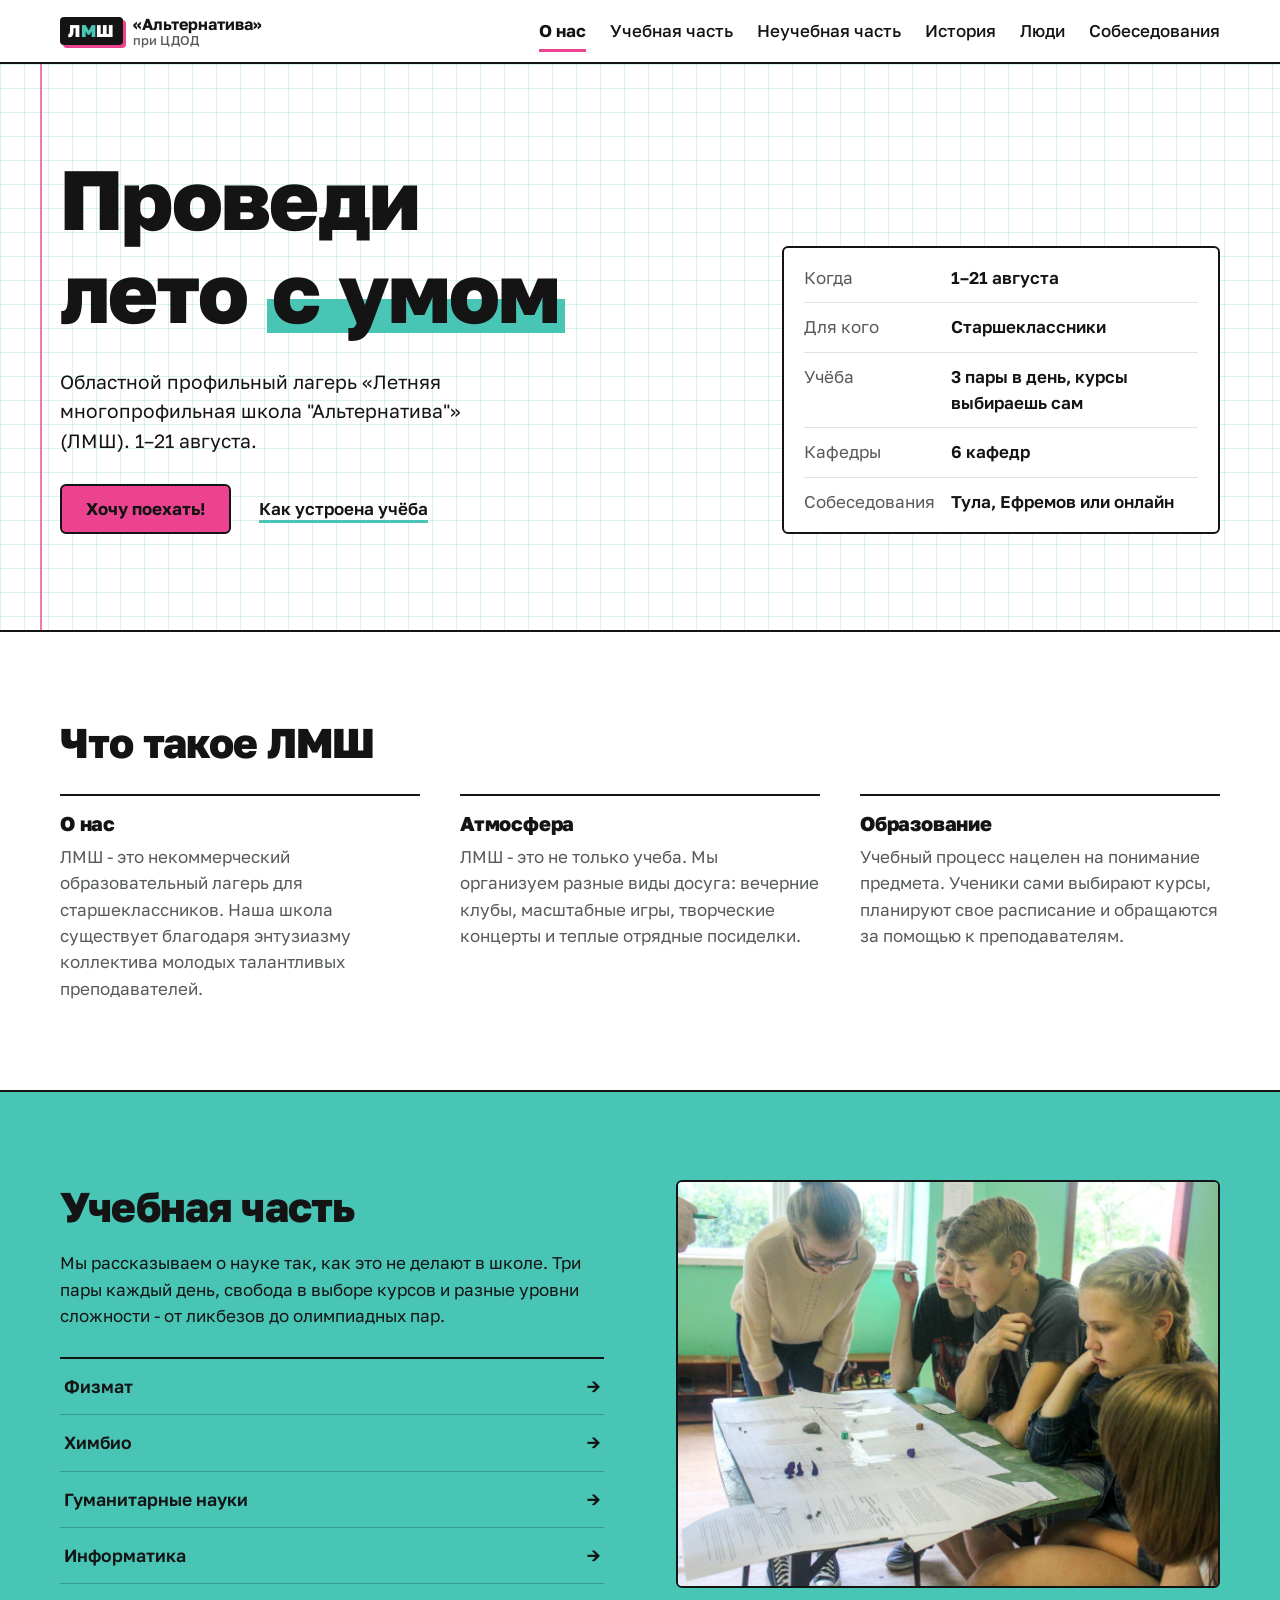
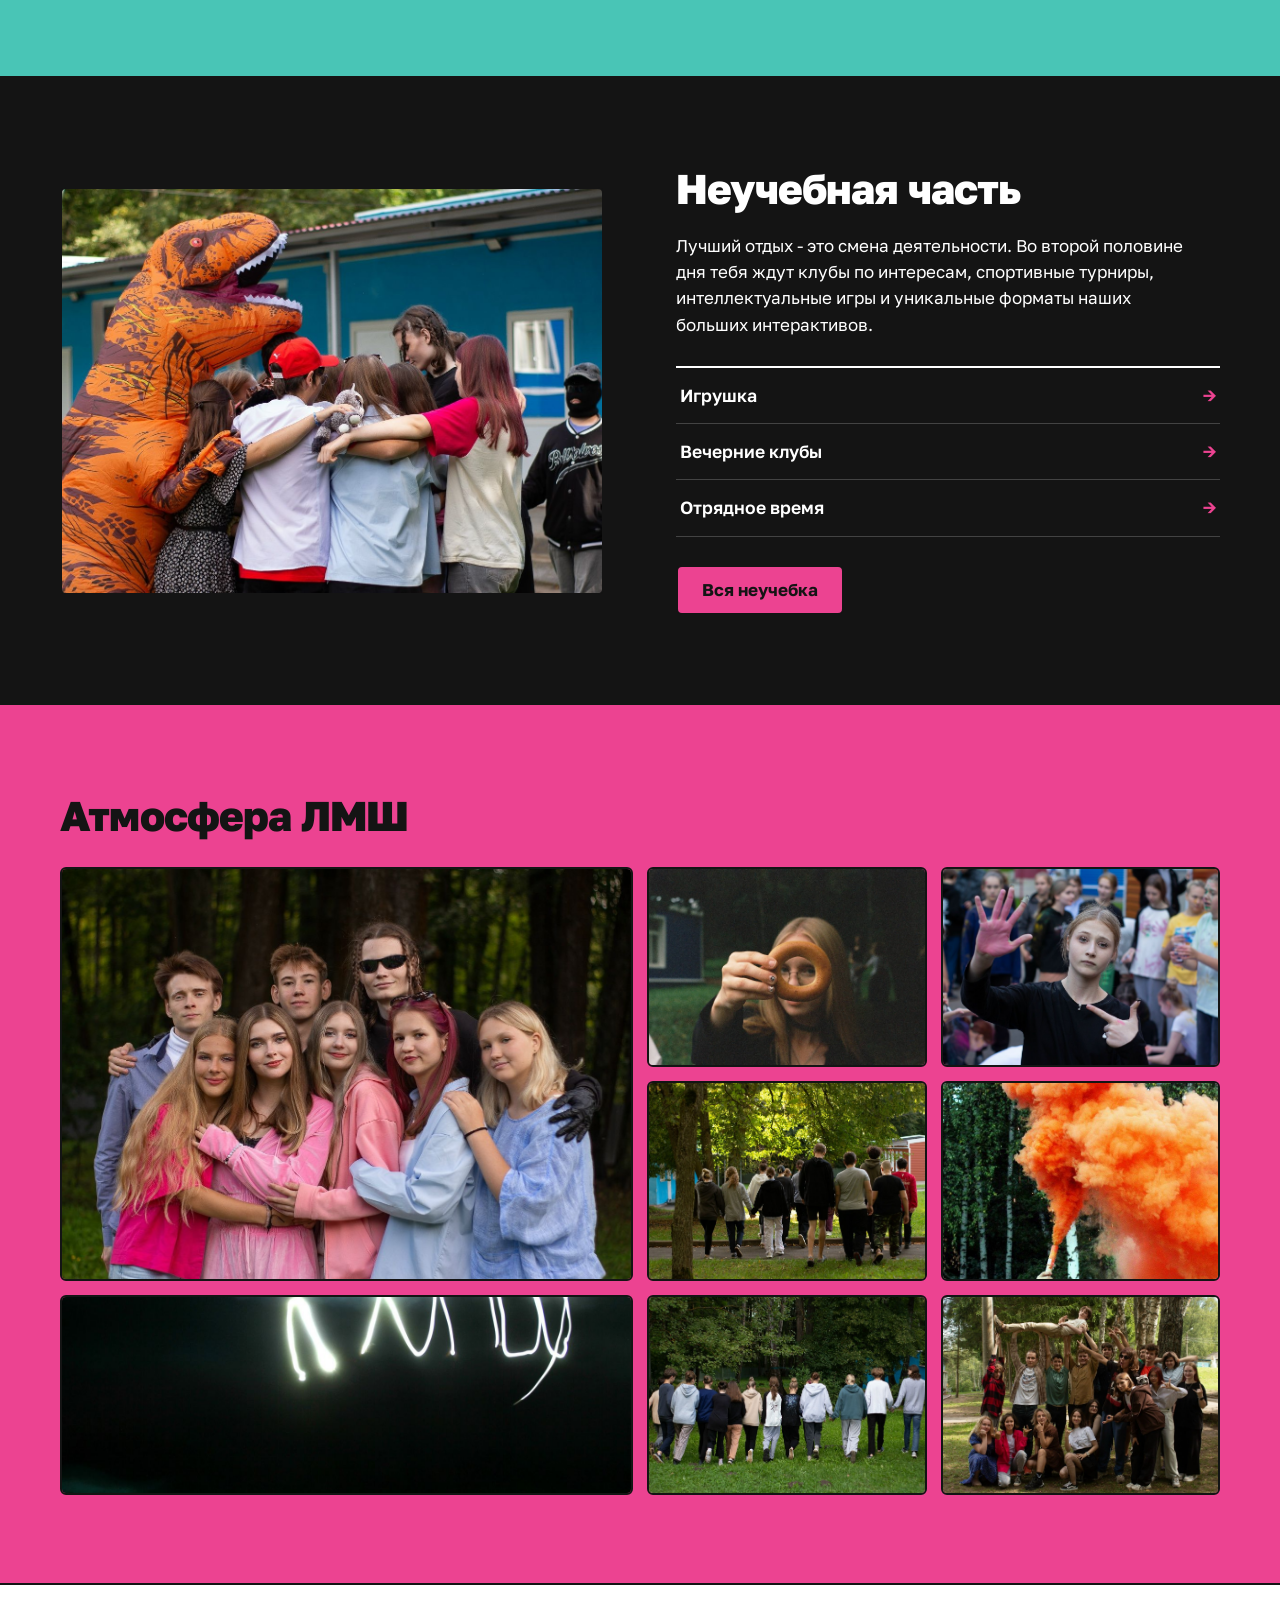
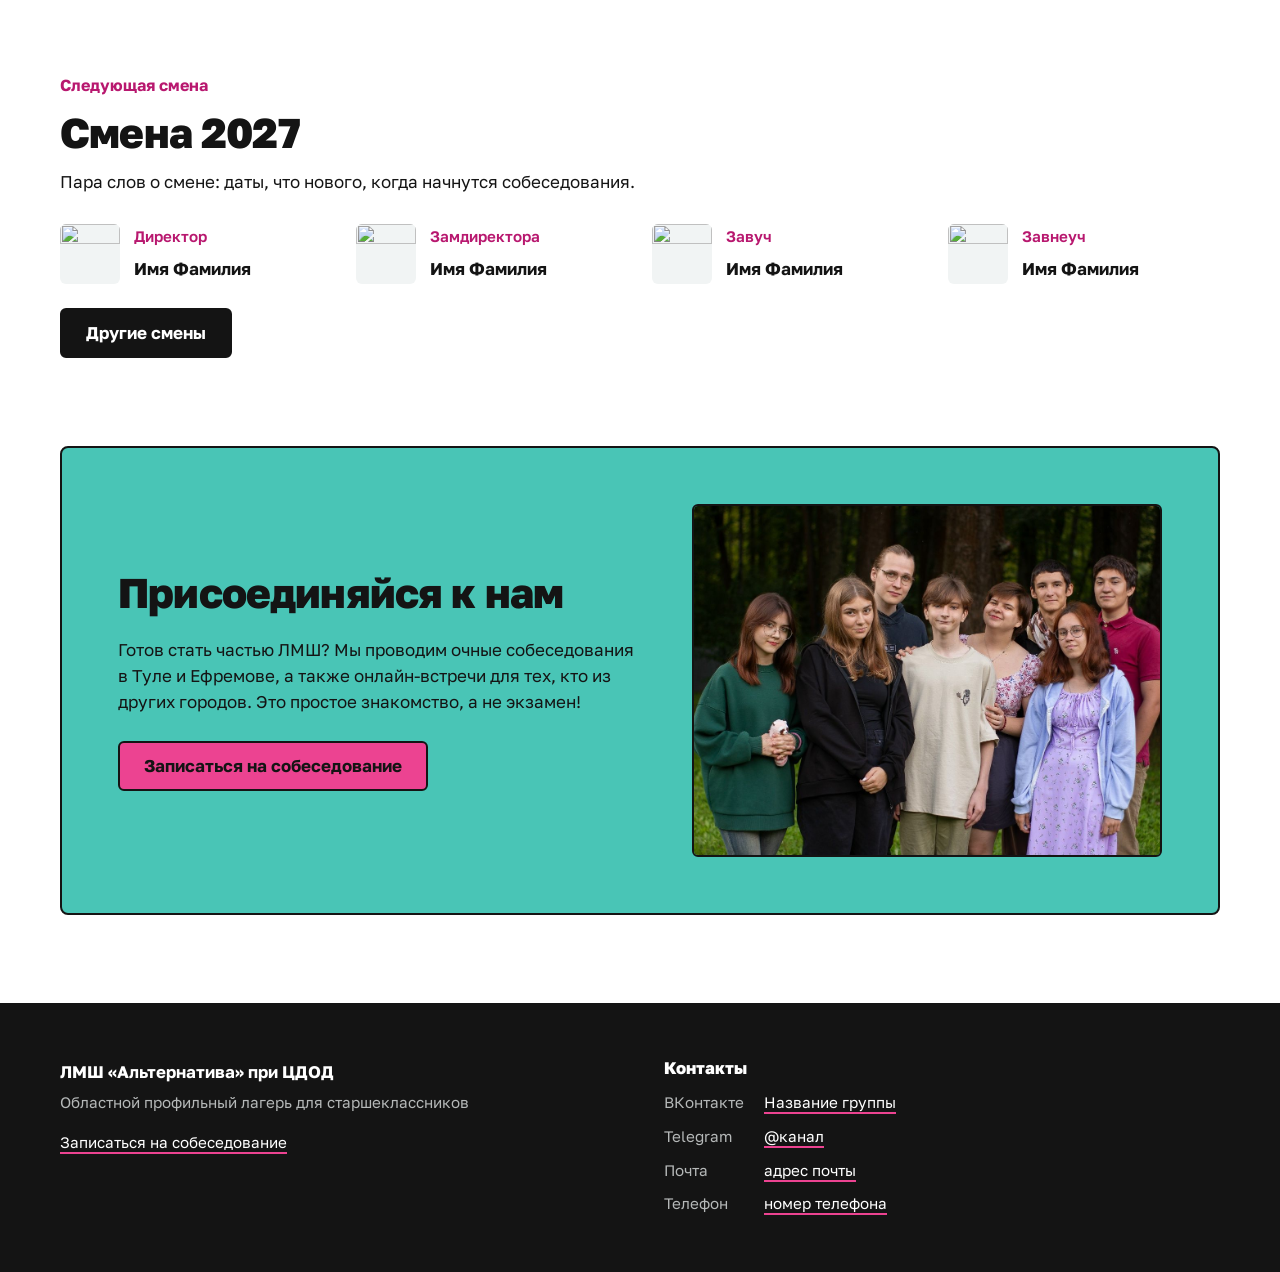
==== commit 6020f2dc: "Добавить фото смен из альбомов группы ВК - Главная: фото в «Учебной части» и «Неучебной части», гале" ====
--- a/index.html
+++ b/index.html
@@ -10,8 +10,10 @@
     <link rel="preconnect" href="https://fonts.googleapis.com">
     <link rel="preconnect" href="https://fonts.gstatic.com" crossorigin>
     <link rel="stylesheet" href="https://fonts.googleapis.com/css2?family=Golos+Text:wght@400..800&display=swap">
-    <!-- Подключение стилей и меню для телефона -->
-    <link rel="stylesheet" href="style.css">
+    <!-- Подключение стилей и меню для телефона.
+         ?v=3 — номер версии: после правки style.css или скриптов увеличь его на всех страницах
+         (поиск и замена «?v=3» → «?v=4»), иначе браузеры могут показать старый файл из кэша -->
+    <link rel="stylesheet" href="style.css?v=3">
     <script src="menu.js" defer></script>
 </head>
 <body>
@@ -87,7 +89,7 @@
             </ul>
         </div>
         <div class="split-image">
-            <img src="ФОТО_УЧЕБА.jpg" alt="Учебный процесс">
+            <img src="smeny/2015/6.jpg" alt="Ребята решают задачу">
         </div>
     </section>
 
@@ -105,18 +107,23 @@
             <a href="activities.html" class="btn">Вся неучебка</a>
         </div>
         <div class="split-image">
-            <img src="ФОТО_ОТДЫХ.jpg" alt="Неучебная часть">
+            <img src="smeny/2025/12.jpg" alt="Ребята обнимаются с динозавром у корпуса">
         </div>
     </section>
 
-    <!-- Фотогалерея -->
+    <!-- Фотогалерея: 8 фото. На компьютере 1-е фото крупное, 6-е широкое; на телефоне 1-е и 6-е во всю ширину.
+         Фото смен лежат в папках smeny/ГОД/, остальные фото главной — в glavnaya/ -->
     <section class="section band band--pink">
         <h2>Атмосфера ЛМШ</h2>
         <div class="gallery">
-            <img src="ФОТО_ГАЛЕРЕЯ_1.jpg" alt="Атмосфера лагеря 1">
-            <img src="ФОТО_ГАЛЕРЕЯ_2.jpg" alt="Атмосфера лагеря 2">
-            <img src="ФОТО_ГАЛЕРЕЯ_3.jpg" alt="Атмосфера лагеря 3">
-            <img src="ФОТО_ГАЛЕРЕЯ_4.jpg" alt="Атмосфера лагеря 4">
+            <img src="glavnaya/atmosfera-2.jpg" alt="Ребята обнимаются и улыбаются" loading="lazy">
+            <img src="smeny/2025/10.jpg" alt="Девушка смотрит через баранку" loading="lazy">
+            <img src="smeny/2025/11.jpg" alt="Ладонь в цветной краске" loading="lazy">
+            <img src="glavnaya/atmosfera-3.jpg" alt="Отряд идёт по дорожке, держась за руки" loading="lazy">
+            <img src="smeny/2014/3.jpg" alt="Оранжевый дым над поляной" loading="lazy" style="object-position: 50% 15%">
+            <img src="smeny/2011/3.jpg" alt="Надпись «ЛМШ» светом в темноте" loading="lazy">
+            <img src="glavnaya/atmosfera-4.jpg" alt="Ребята идут через поляну к лесу" loading="lazy">
+            <img src="smeny/2024/3.jpg" alt="Отряд поднял человека на руки" loading="lazy">
         </div>
     </section>
 
@@ -163,7 +170,7 @@
             <p>Готов стать частью ЛМШ? Мы проводим очные собеседования в Туле и Ефремове, а также онлайн-встречи для тех, кто из других городов. Это простое знакомство, а не экзамен!</p>
             <a href="admission.html" class="btn">Записаться на собеседование</a>
         </div>
-        <img src="ФОТО_СОБЕСЕДОВАНИЕ.jpg" alt="Запись в ЛМШ">
+        <img src="glavnaya/prisoedinyaysya.jpg" alt="Ребята и преподаватели ЛМШ" loading="lazy">
     </section>
 
     <footer>
--- a/style.css
+++ b/style.css
@@ -603,11 +603,12 @@
         background-color: #f7a8cb;
     }
 
-/* Галерея: на телефоне 1 + 2 + 1 фото, на компьютере мозаика */
+/* Галерея из 8 фото: на телефоне 1-е и 6-е фото во всю ширину, остальные парами;
+   на компьютере 1-е фото крупное, 6-е широкое */
 .gallery {
     display: grid;
     grid-template-columns: 1fr 1fr;
-    grid-auto-rows: 160px;
+    grid-auto-rows: 150px;
     gap: 8px;
 }
 
@@ -615,8 +616,7 @@
         height: 100%;
     }
 
-        .gallery img:first-child,
-        .gallery img:last-child {
+        .gallery img:nth-child(5n + 1) {
             grid-column: span 2;
         }
 
@@ -654,13 +654,12 @@
 
 @media (min-width: 760px) {
     .gallery {
-        grid-template-columns: 2fr 1fr 1fr;
-        grid-auto-rows: 210px;
+        grid-template-columns: repeat(4, 1fr);
+        grid-auto-rows: 200px;
         gap: 14px;
     }
 
         .gallery img:first-child {
-            grid-column: auto;
             grid-row: span 2;
         }
 }
@@ -848,6 +847,18 @@
     .info-block p {
         color: var(--muted);
     }
+
+    /* Фото внутри блока — в ряд по три */
+    .info-block .photos {
+        grid-template-columns: repeat(3, 1fr);
+        gap: 8px;
+        margin-top: 16px;
+    }
+
+/* Фото с учёбы на странице «Учебная часть» */
+.study-photos {
+    margin-bottom: 56px;
+}
 
 /* Выноска с важным уточнением (например, на странице собеседований) */
 .note {
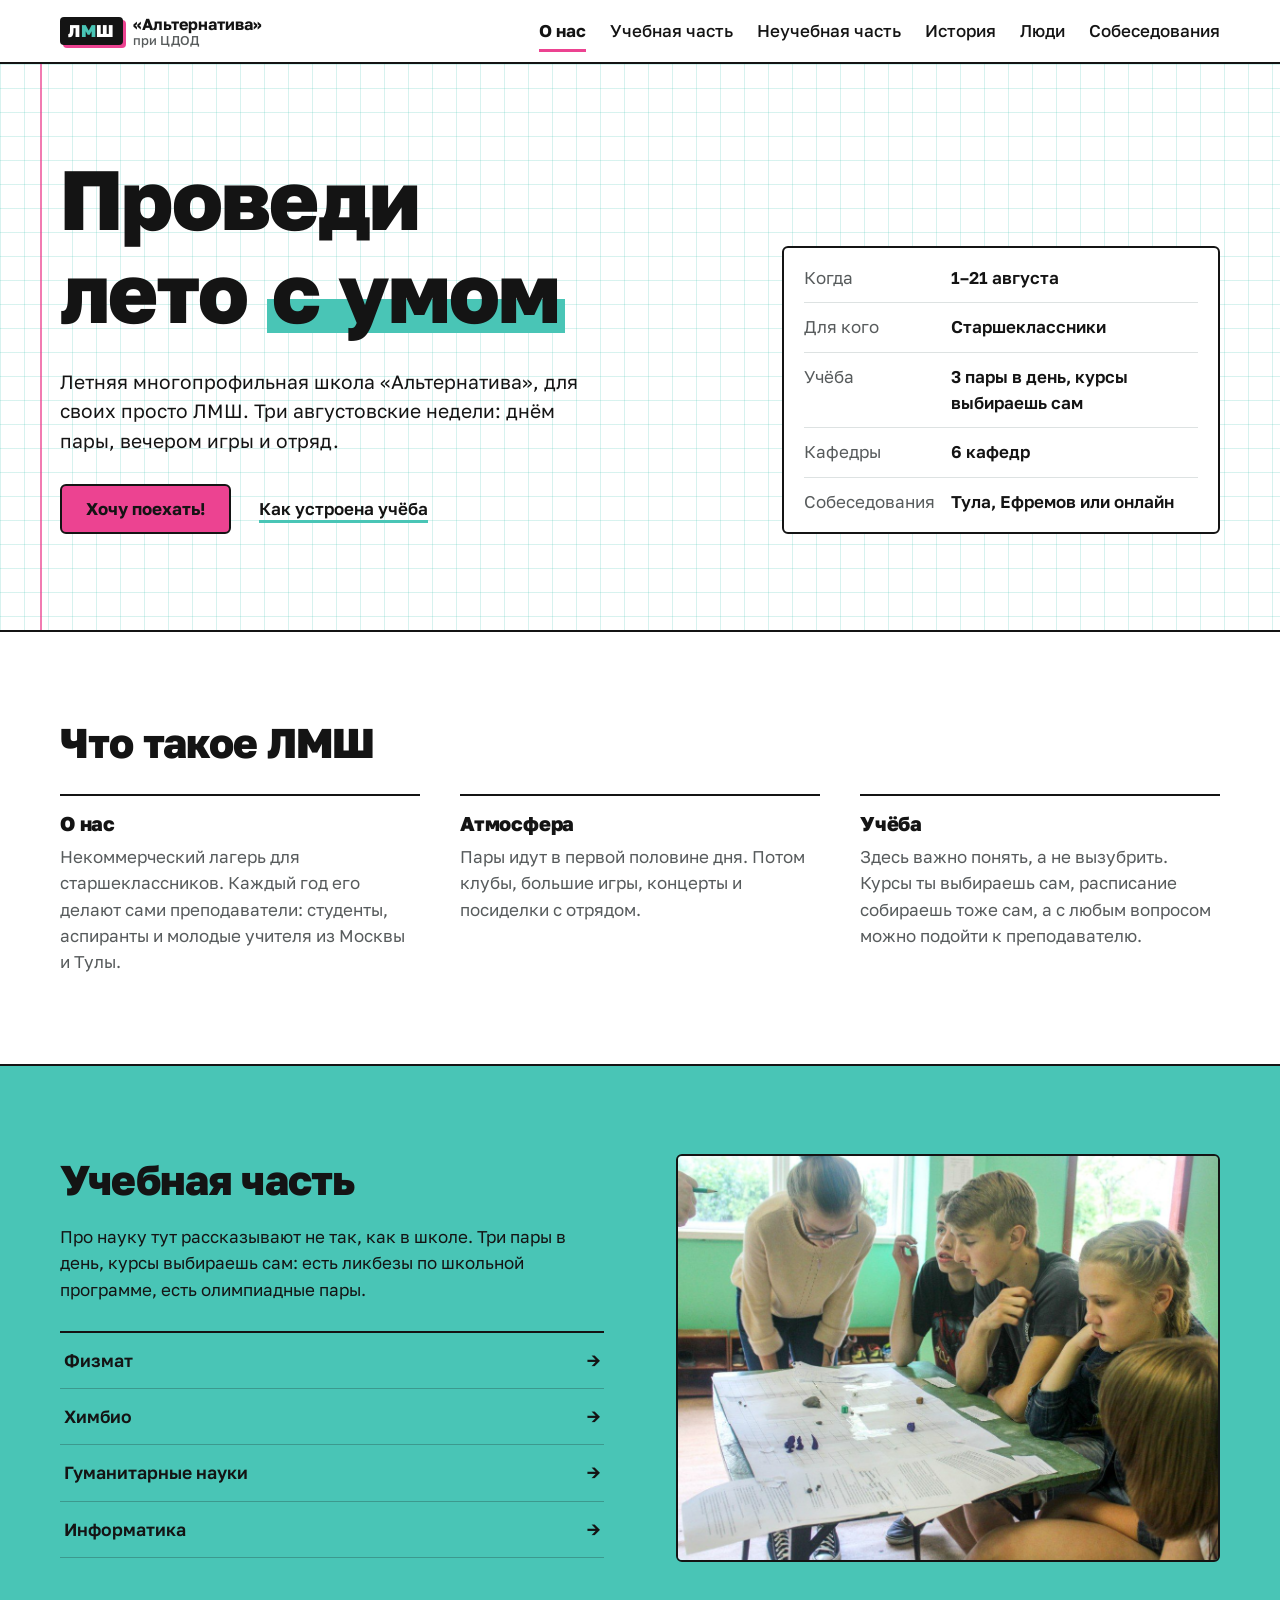
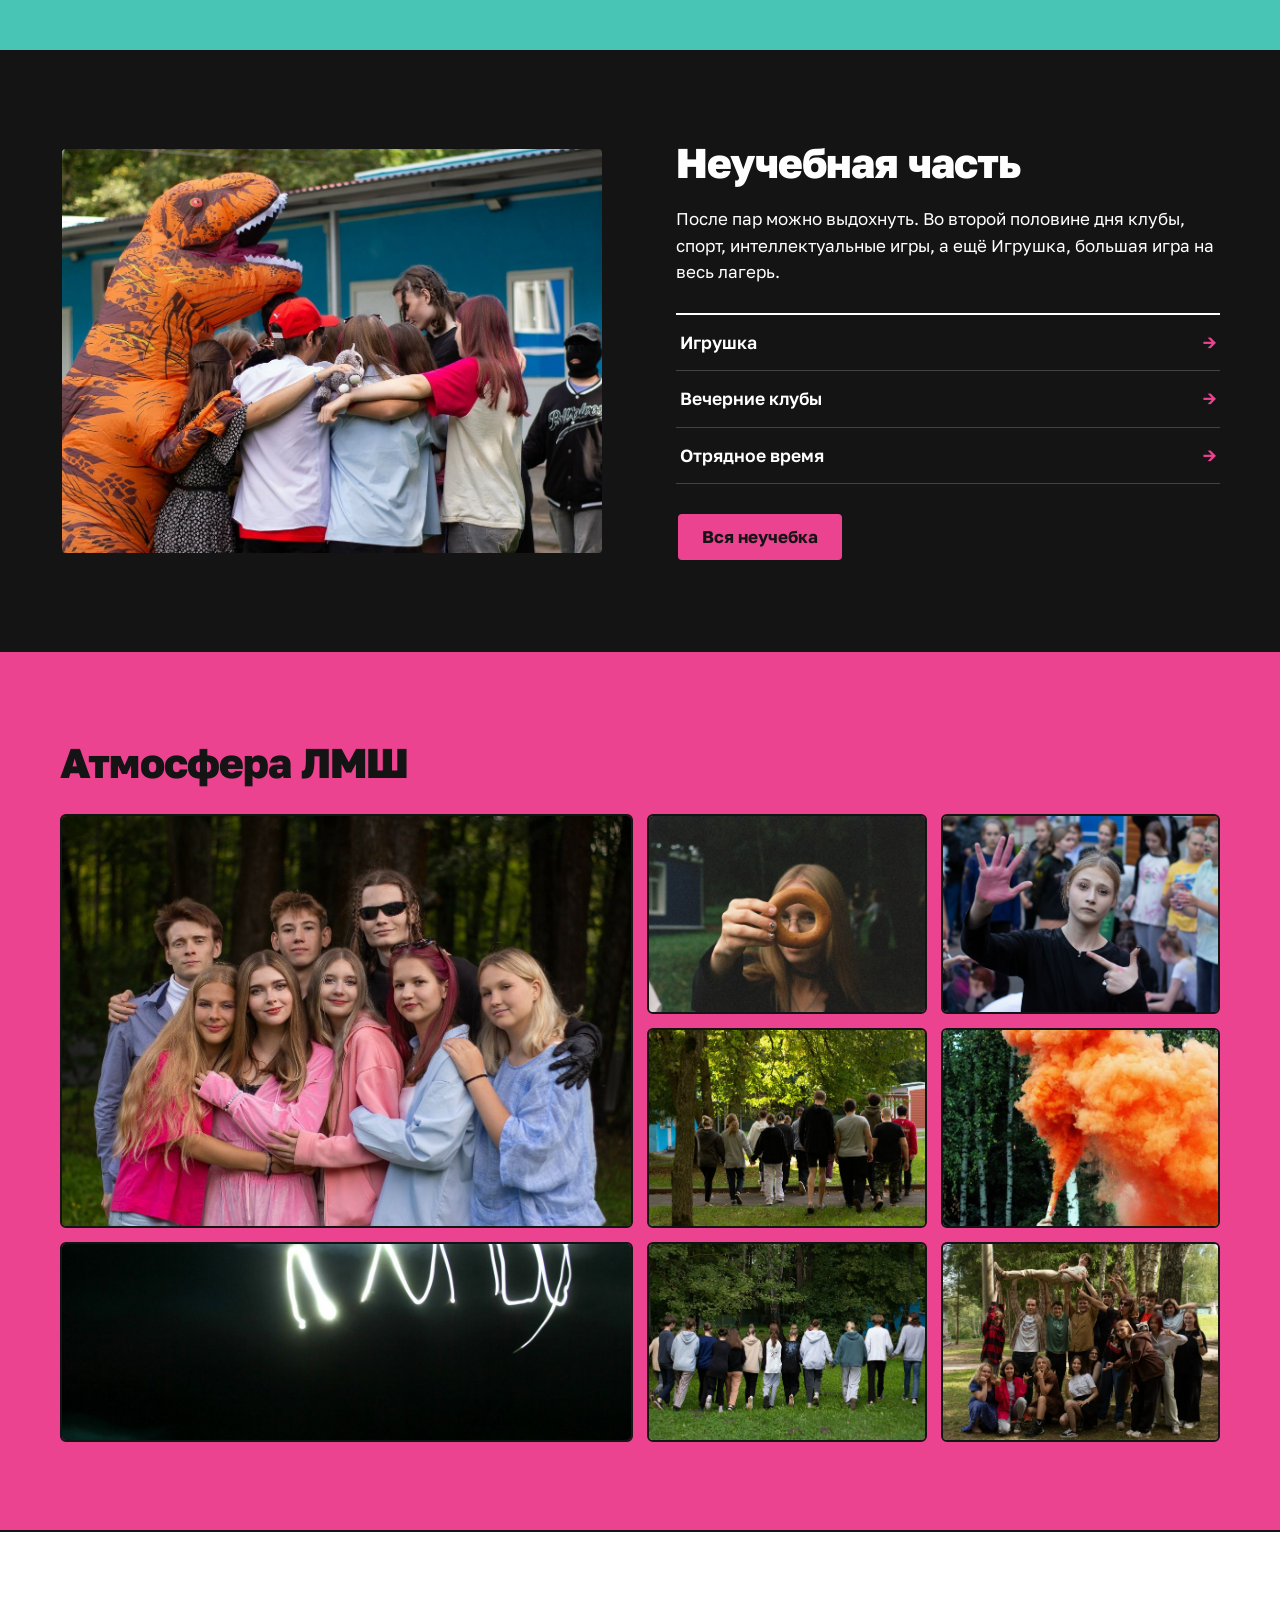
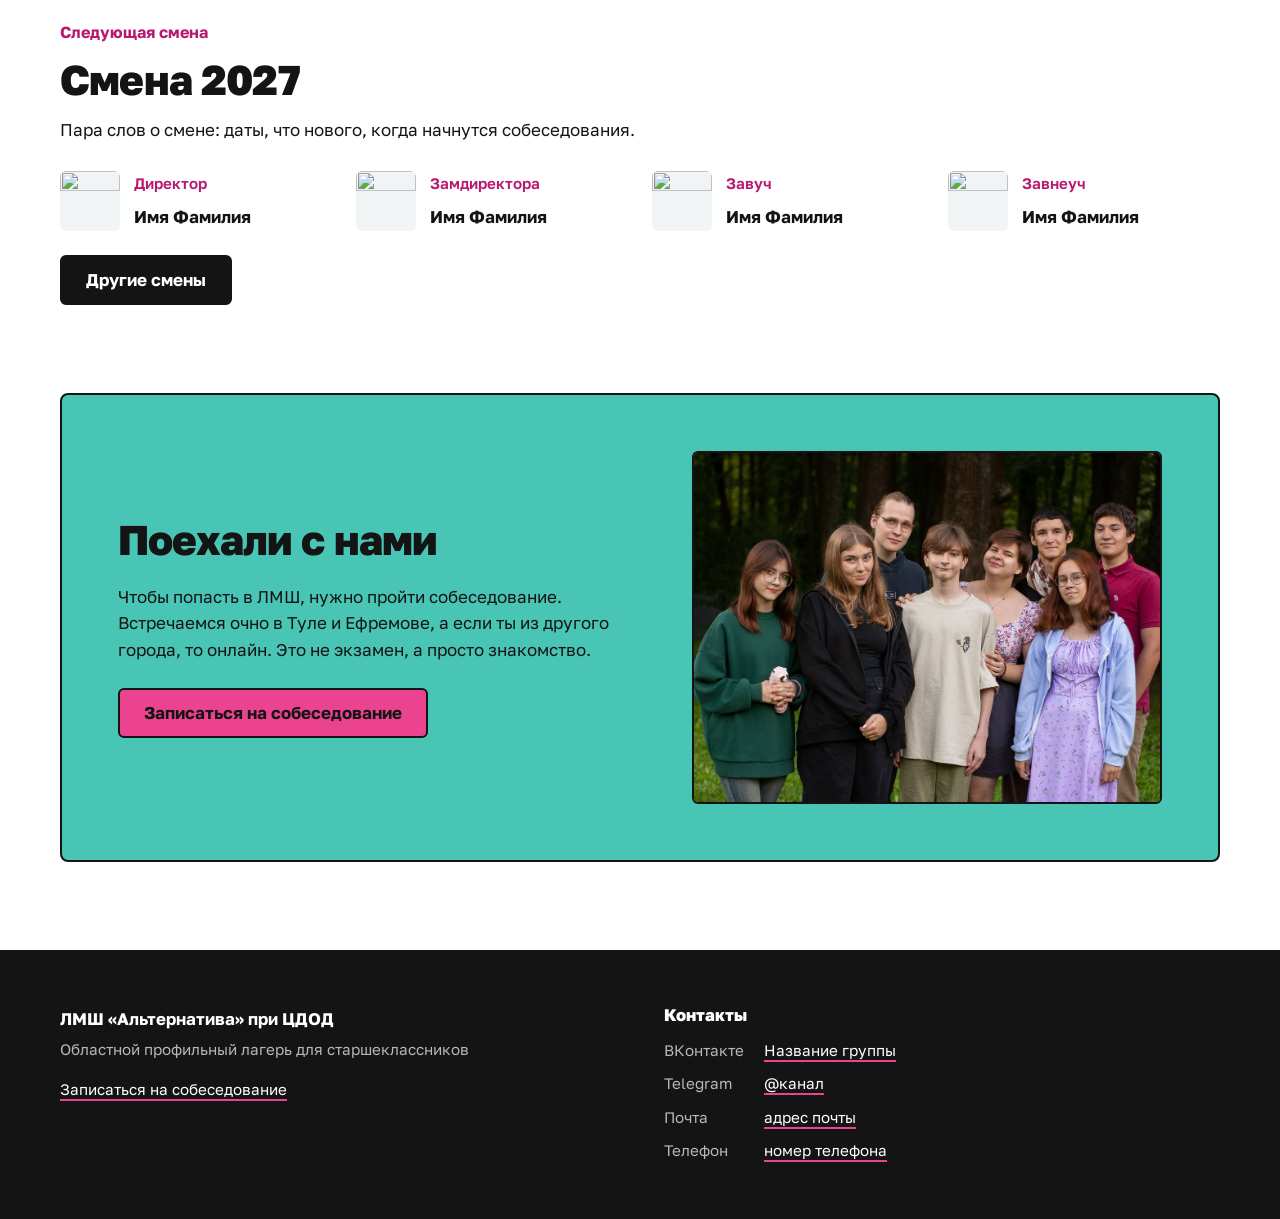
==== commit 8da6d523: "Переписать тексты сайта проще и живее - Главная, учёба, неучебка, клубы, отрядное время, собеседован" ====
--- a/index.html
+++ b/index.html
@@ -37,7 +37,7 @@
     <section class="hero">
         <div>
             <h1>Проведи лето <span class="marker">с умом</span></h1>
-            <p class="lead">Областной профильный лагерь «Летняя многопрофильная школа "Альтернатива"» (ЛМШ). <span class="nowrap">1–21 августа</span>.</p>
+            <p class="lead">Летняя многопрофильная школа «Альтернатива», для своих просто ЛМШ. Три августовские недели: днём пары, вечером игры и отряд.</p>
             <div class="actions">
                 <a href="admission.html" class="btn">Хочу поехать!</a>
                 <a href="study.html" class="text-link">Как устроена учёба</a>
@@ -59,15 +59,15 @@
         <div class="about-cols">
             <div>
                 <h3>О нас</h3>
-                <p>ЛМШ - это некоммерческий образовательный лагерь для старшеклассников. Наша школа существует благодаря энтузиазму коллектива молодых талантливых преподавателей.</p>
+                <p>Некоммерческий лагерь для старшеклассников. Каждый год его делают сами преподаватели: студенты, аспиранты и молодые учителя из Москвы и Тулы.</p>
             </div>
             <div>
                 <h3>Атмосфера</h3>
-                <p>ЛМШ - это не только учеба. Мы организуем разные виды досуга: вечерние клубы, масштабные игры, творческие концерты и теплые отрядные посиделки.</p>
+                <p>Пары идут в первой половине дня. Потом клубы, большие игры, концерты и посиделки с отрядом.</p>
             </div>
             <div>
-                <h3>Образование</h3>
-                <p>Учебный процесс нацелен на понимание предмета. Ученики сами выбирают курсы, планируют свое расписание и обращаются за помощью к преподавателям.</p>
+                <h3>Учёба</h3>
+                <p>Здесь важно понять, а не вызубрить. Курсы ты выбираешь сам, расписание собираешь тоже сам, а с любым вопросом можно подойти к преподавателю.</p>
             </div>
         </div>
     </section>
@@ -79,7 +79,7 @@
     <section class="split band band--teal">
         <div class="split-text">
             <h2>Учебная часть</h2>
-            <p>Мы рассказываем о науке так, как это не делают в школе. Три пары каждый день, свобода в выборе курсов и разные уровни сложности - от ликбезов до олимпиадных пар.</p>
+            <p>Про науку тут рассказывают не так, как в школе. Три пары в день, курсы выбираешь сам: есть ликбезы по школьной программе, есть олимпиадные пары.</p>
 
             <ul class="link-list">
                 <li><a href="physmath.html">Физмат</a></li>
@@ -97,7 +97,7 @@
     <section class="split split--reverse band band--ink">
         <div class="split-text">
             <h2>Неучебная часть</h2>
-            <p>Лучший отдых - это смена деятельности. Во второй половине дня тебя ждут клубы по интересам, спортивные турниры, интеллектуальные игры и уникальные форматы наших больших интерактивов.</p>
+            <p>После пар можно выдохнуть. Во второй половине дня клубы, спорт, интеллектуальные игры, а ещё Игрушка, большая игра на весь лагерь.</p>
 
             <ul class="link-list">
                 <li><a href="igrushka.html">Игрушка</a></li>
@@ -166,8 +166,8 @@
     <!-- Собеседования -->
     <section class="cta">
         <div>
-            <h2>Присоединяйся к нам</h2>
-            <p>Готов стать частью ЛМШ? Мы проводим очные собеседования в Туле и Ефремове, а также онлайн-встречи для тех, кто из других городов. Это простое знакомство, а не экзамен!</p>
+            <h2>Поехали с нами</h2>
+            <p>Чтобы попасть в ЛМШ, нужно пройти собеседование. Встречаемся очно в Туле и Ефремове, а если ты из другого города, то онлайн. Это не экзамен, а просто знакомство.</p>
             <a href="admission.html" class="btn">Записаться на собеседование</a>
         </div>
         <img src="glavnaya/prisoedinyaysya.jpg" alt="Ребята и преподаватели ЛМШ" loading="lazy">
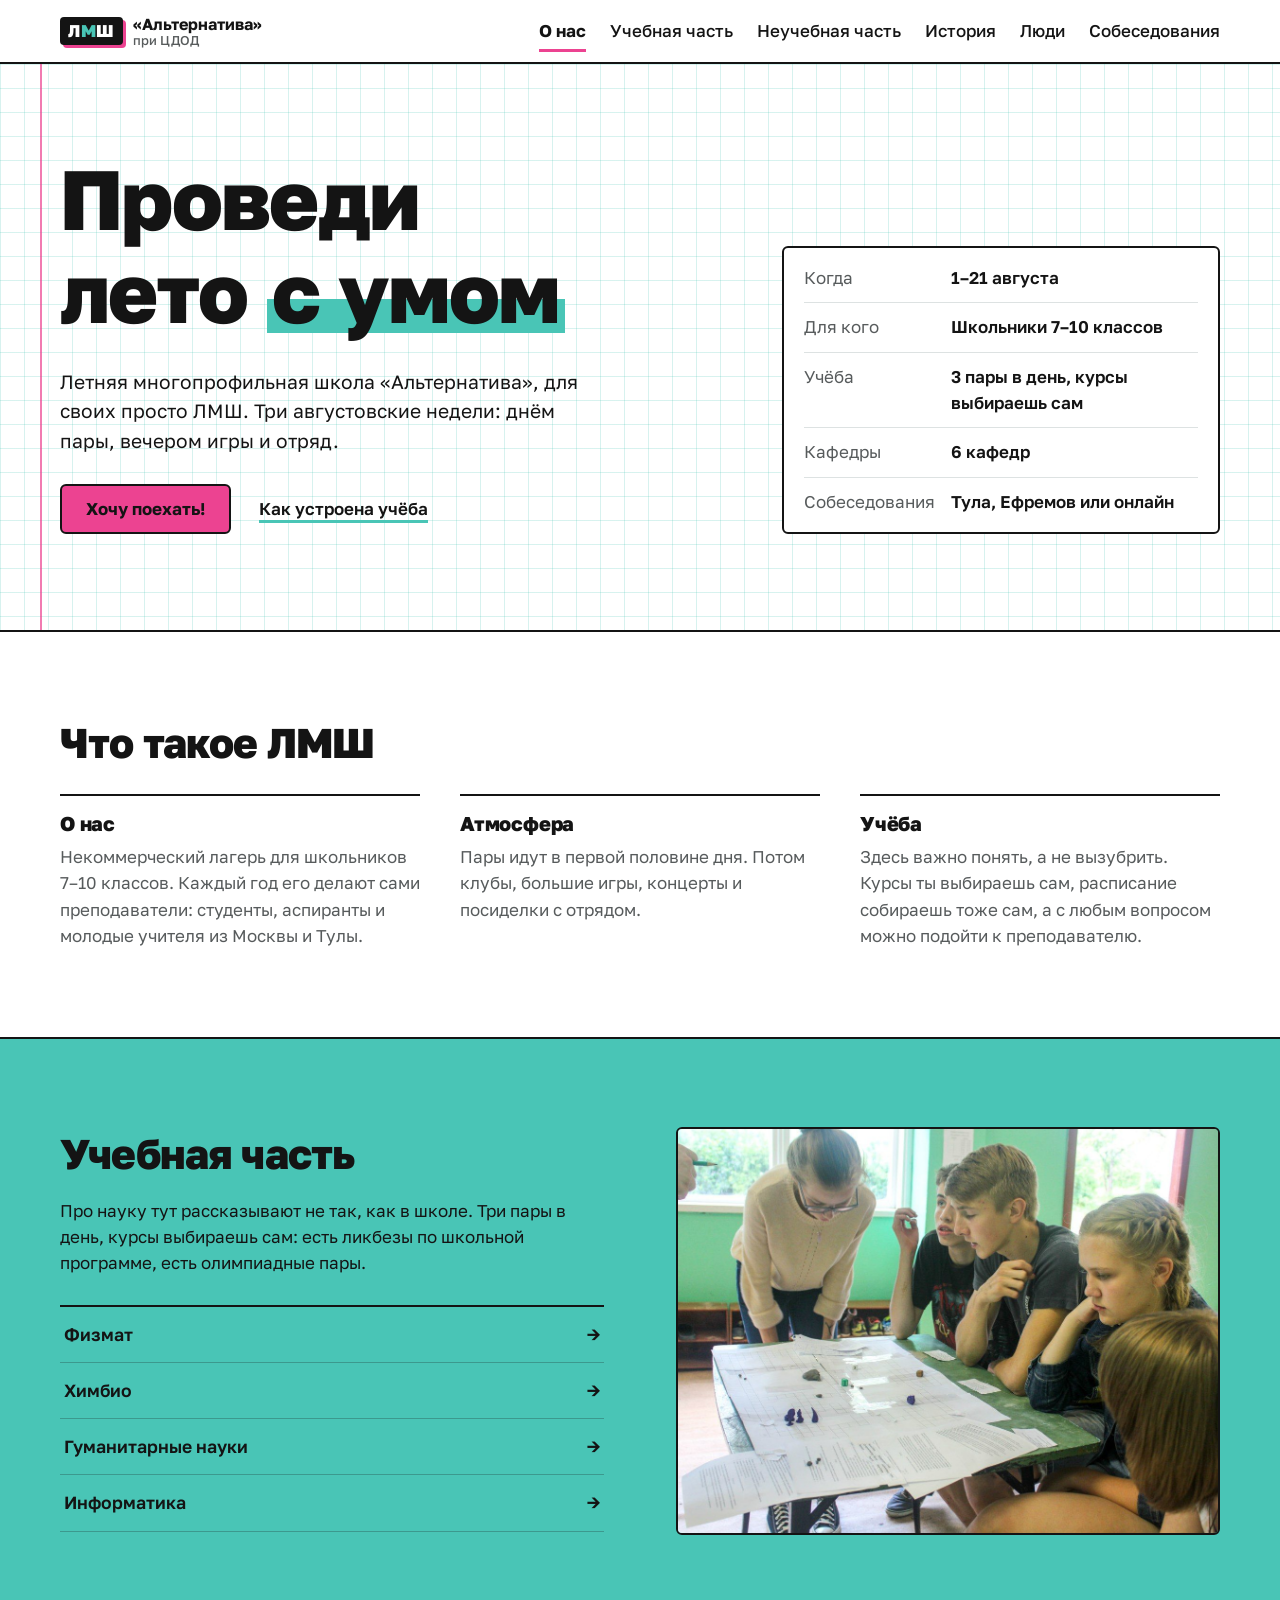
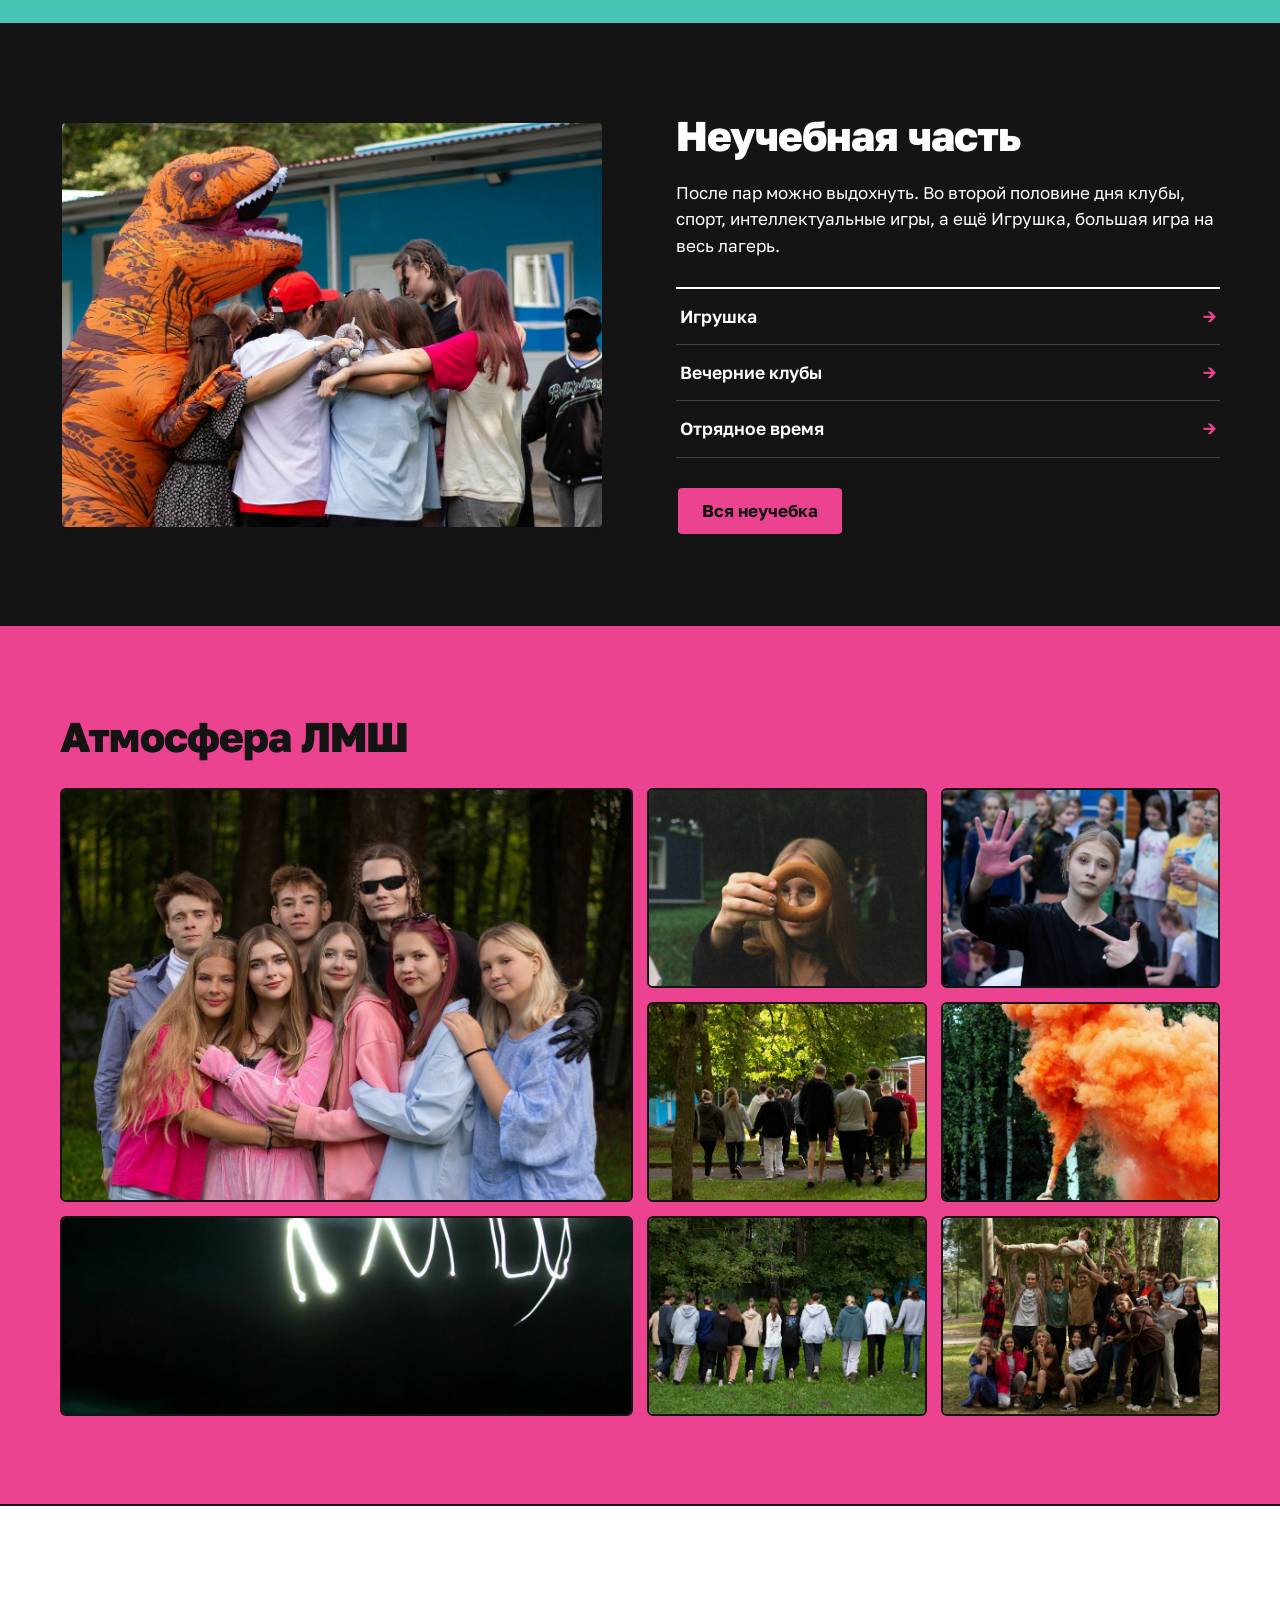
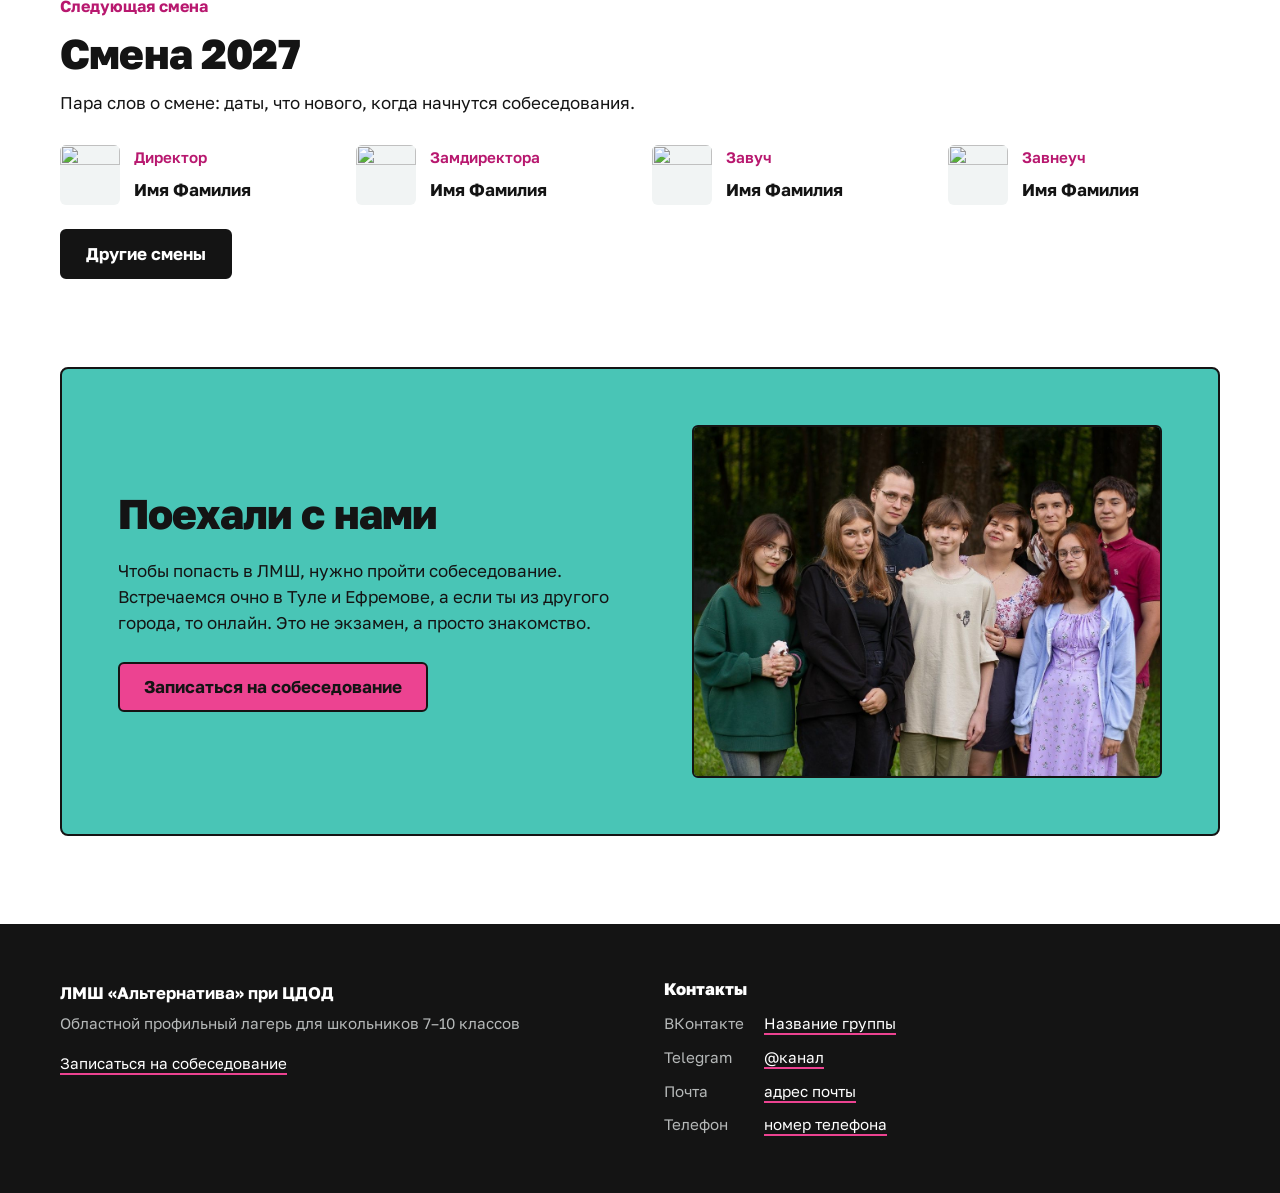
==== commit addc7885: "Писать «школьники 7–10 классов» вместо «старшеклассников» Co-Authored-By: Claude Opus 5.5 <noreply@a" ====
--- a/index.html
+++ b/index.html
@@ -47,7 +47,7 @@
         <!-- Коротко о смене -->
         <dl class="facts">
             <div><dt>Когда</dt><dd>1–21 августа</dd></div>
-            <div><dt>Для кого</dt><dd>Старшеклассники</dd></div>
+            <div><dt>Для кого</dt><dd>Школьники 7–10 классов</dd></div>
             <div><dt>Учёба</dt><dd>3 пары в день, курсы выбираешь сам</dd></div>
             <div><dt>Кафедры</dt><dd>6 кафедр</dd></div>
             <div><dt>Собеседования</dt><dd>Тула, Ефремов или онлайн</dd></div>
@@ -59,7 +59,7 @@
         <div class="about-cols">
             <div>
                 <h3>О нас</h3>
-                <p>Некоммерческий лагерь для старшеклассников. Каждый год его делают сами преподаватели: студенты, аспиранты и молодые учителя из Москвы и Тулы.</p>
+                <p>Некоммерческий лагерь для школьников 7–10 классов. Каждый год его делают сами преподаватели: студенты, аспиранты и молодые учителя из Москвы и Тулы.</p>
             </div>
             <div>
                 <h3>Атмосфера</h3>
@@ -176,7 +176,7 @@
     <footer>
         <div class="footer-about">
             <p class="footer-name">ЛМШ «Альтернатива» при ЦДОД</p>
-            <p>Областной профильный лагерь для старшеклассников</p>
+            <p>Областной профильный лагерь для школьников 7–10 классов</p>
             <a href="admission.html">Записаться на собеседование</a>
         </div>
 
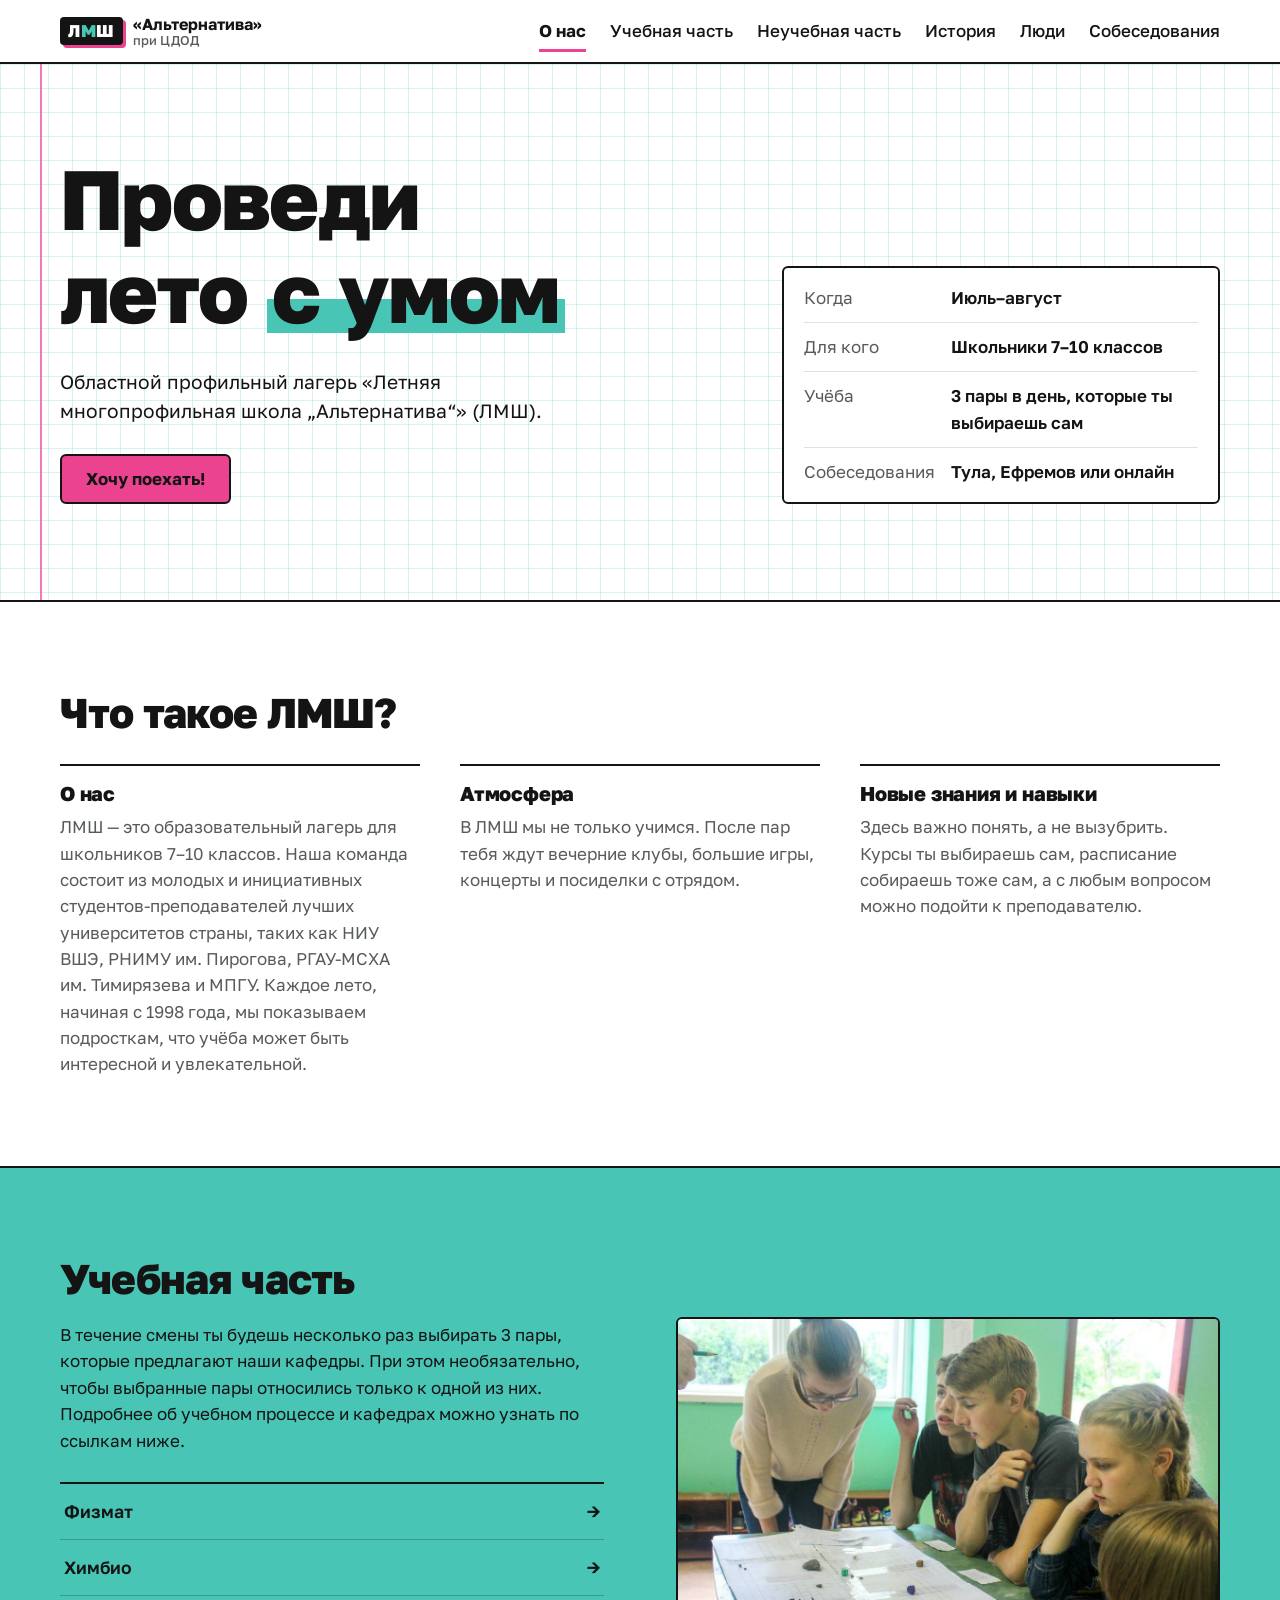
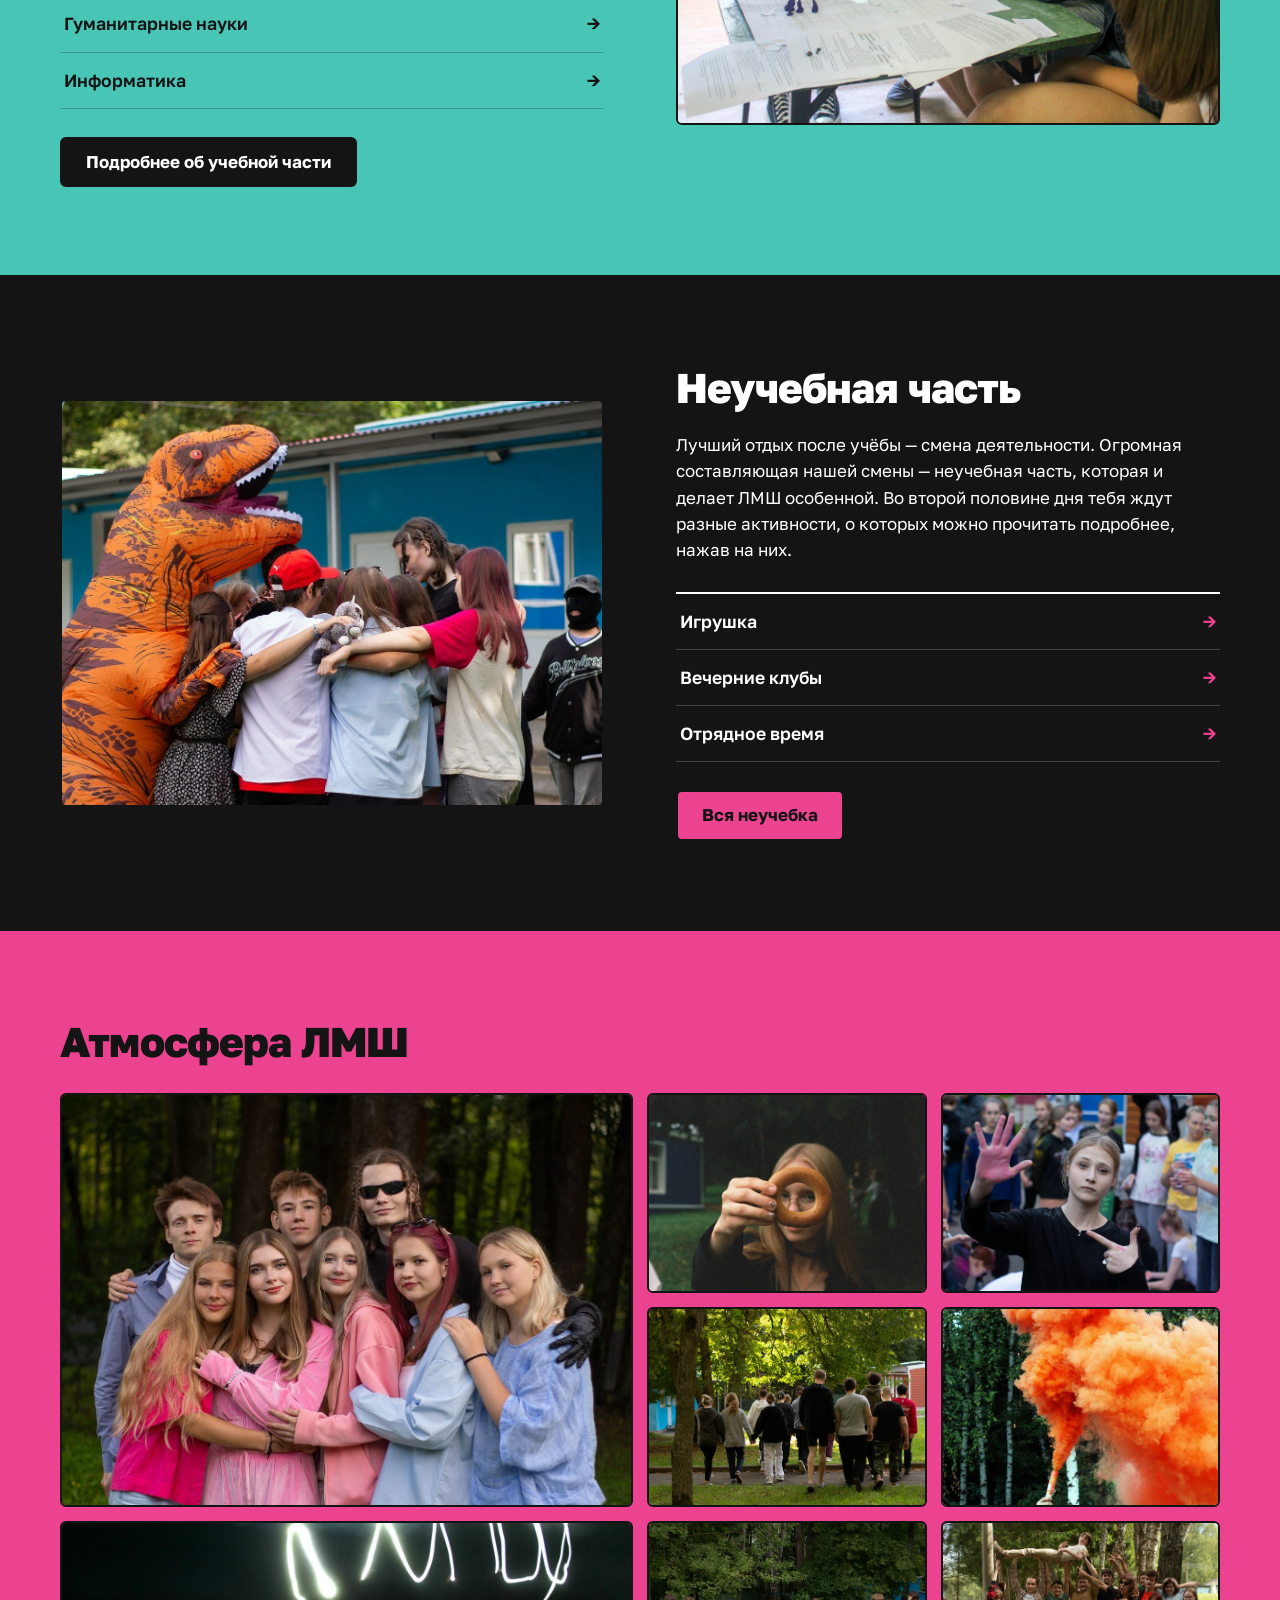
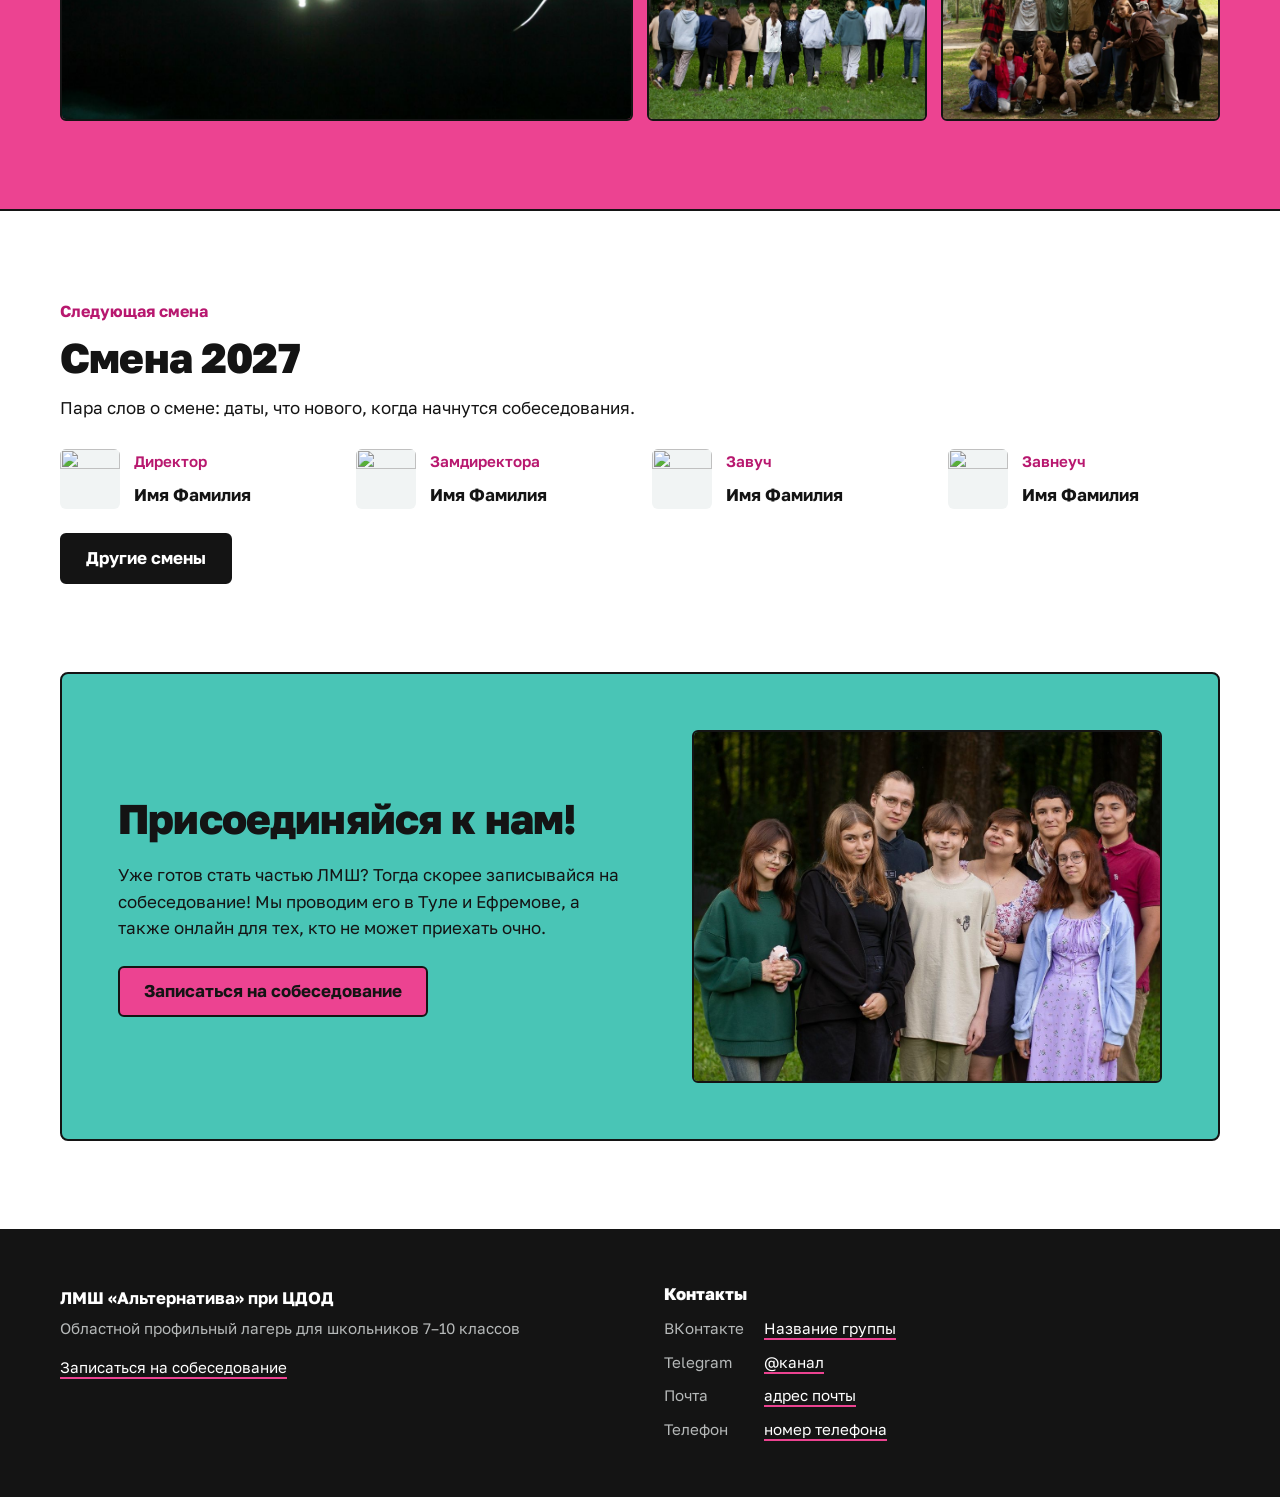
==== commit a1f4ab41: "Перенести тексты из документа «Текст для сайта» - Главная: новые подзаголовок, «О нас», учебная и не" ====
--- a/index.html
+++ b/index.html
@@ -11,9 +11,9 @@
     <link rel="preconnect" href="https://fonts.gstatic.com" crossorigin>
     <link rel="stylesheet" href="https://fonts.googleapis.com/css2?family=Golos+Text:wght@400..800&display=swap">
     <!-- Подключение стилей и меню для телефона.
-         ?v=3 — номер версии: после правки style.css или скриптов увеличь его на всех страницах
-         (поиск и замена «?v=3» → «?v=4»), иначе браузеры могут показать старый файл из кэша -->
-    <link rel="stylesheet" href="style.css?v=3">
+         ?v=4 — номер версии: после правки style.css или скриптов увеличь его на всех страницах
+         (поиск и замена «?v=4» → «?v=5»), иначе браузеры могут показать старый файл из кэша -->
+    <link rel="stylesheet" href="style.css?v=4">
     <script src="menu.js" defer></script>
 </head>
 <body>
@@ -37,36 +37,34 @@
     <section class="hero">
         <div>
             <h1>Проведи лето <span class="marker">с умом</span></h1>
-            <p class="lead">Летняя многопрофильная школа «Альтернатива», для своих просто ЛМШ. Три августовские недели: днём пары, вечером игры и отряд.</p>
+            <p class="lead">Областной профильный лагерь «Летняя многопрофильная школа „Альтернатива“» (ЛМШ).</p>
             <div class="actions">
                 <a href="admission.html" class="btn">Хочу поехать!</a>
-                <a href="study.html" class="text-link">Как устроена учёба</a>
             </div>
         </div>
 
         <!-- Коротко о смене -->
         <dl class="facts">
-            <div><dt>Когда</dt><dd>1–21 августа</dd></div>
+            <div><dt>Когда</dt><dd>Июль–август</dd></div>
             <div><dt>Для кого</dt><dd>Школьники 7–10 классов</dd></div>
-            <div><dt>Учёба</dt><dd>3 пары в день, курсы выбираешь сам</dd></div>
-            <div><dt>Кафедры</dt><dd>6 кафедр</dd></div>
+            <div><dt>Учёба</dt><dd>3 пары в день, которые ты выбираешь сам</dd></div>
             <div><dt>Собеседования</dt><dd>Тула, Ефремов или онлайн</dd></div>
         </dl>
     </section>
 
     <section id="about" class="section">
-        <h2>Что такое ЛМШ</h2>
+        <h2>Что такое ЛМШ?</h2>
         <div class="about-cols">
             <div>
                 <h3>О нас</h3>
-                <p>Некоммерческий лагерь для школьников 7–10 классов. Каждый год его делают сами преподаватели: студенты, аспиранты и молодые учителя из Москвы и Тулы.</p>
+                <p>ЛМШ — это образовательный лагерь для школьников 7–10 классов. Наша команда состоит из молодых и инициативных студентов-преподавателей лучших университетов страны, таких как НИУ ВШЭ, РНИМУ им. Пирогова, РГАУ-МСХА им. Тимирязева и МПГУ. Каждое лето, начиная с 1998 года, мы показываем подросткам, что учёба может быть интересной и увлекательной.</p>
             </div>
             <div>
                 <h3>Атмосфера</h3>
-                <p>Пары идут в первой половине дня. Потом клубы, большие игры, концерты и посиделки с отрядом.</p>
+                <p>В ЛМШ мы не только учимся. После пар тебя ждут вечерние клубы, большие игры, концерты и посиделки с отрядом.</p>
             </div>
             <div>
-                <h3>Учёба</h3>
+                <h3>Новые знания и навыки</h3>
                 <p>Здесь важно понять, а не вызубрить. Курсы ты выбираешь сам, расписание собираешь тоже сам, а с любым вопросом можно подойти к преподавателю.</p>
             </div>
         </div>
@@ -79,7 +77,7 @@
     <section class="split band band--teal">
         <div class="split-text">
             <h2>Учебная часть</h2>
-            <p>Про науку тут рассказывают не так, как в школе. Три пары в день, курсы выбираешь сам: есть ликбезы по школьной программе, есть олимпиадные пары.</p>
+            <p>В течение смены ты будешь несколько раз выбирать 3 пары, которые предлагают наши кафедры. При этом необязательно, чтобы выбранные пары относились только к одной из них. Подробнее об учебном процессе и кафедрах можно узнать по ссылкам ниже.</p>
 
             <ul class="link-list">
                 <li><a href="physmath.html">Физмат</a></li>
@@ -87,6 +85,7 @@
                 <li><a href="humanities.html">Гуманитарные науки</a></li>
                 <li><a href="it.html">Информатика</a></li>
             </ul>
+            <a href="study.html" class="btn btn-dark">Подробнее об учебной части</a>
         </div>
         <div class="split-image">
             <img src="smeny/2015/6.jpg" alt="Ребята решают задачу">
@@ -97,7 +96,7 @@
     <section class="split split--reverse band band--ink">
         <div class="split-text">
             <h2>Неучебная часть</h2>
-            <p>После пар можно выдохнуть. Во второй половине дня клубы, спорт, интеллектуальные игры, а ещё Игрушка, большая игра на весь лагерь.</p>
+            <p>Лучший отдых после учёбы — смена деятельности. Огромная составляющая нашей смены — неучебная часть, которая и делает ЛМШ особенной. Во второй половине дня тебя ждут разные активности, о которых можно прочитать подробнее, нажав на них.</p>
 
             <ul class="link-list">
                 <li><a href="igrushka.html">Игрушка</a></li>
@@ -166,8 +165,8 @@
     <!-- Собеседования -->
     <section class="cta">
         <div>
-            <h2>Поехали с нами</h2>
-            <p>Чтобы попасть в ЛМШ, нужно пройти собеседование. Встречаемся очно в Туле и Ефремове, а если ты из другого города, то онлайн. Это не экзамен, а просто знакомство.</p>
+            <h2>Присоединяйся к нам!</h2>
+            <p>Уже готов стать частью ЛМШ? Тогда скорее записывайся на собеседование! Мы проводим его в Туле и Ефремове, а также онлайн для тех, кто не может приехать очно.</p>
             <a href="admission.html" class="btn">Записаться на собеседование</a>
         </div>
         <img src="glavnaya/prisoedinyaysya.jpg" alt="Ребята и преподаватели ЛМШ" loading="lazy">
--- a/style.css
+++ b/style.css
@@ -364,6 +364,10 @@
     box-decoration-break: clone;
 }
 
+    .marker--pink {
+        background-image: linear-gradient(transparent 58%, var(--pink) 58%, var(--pink) 92%, transparent 92%);
+    }
+
 /* Коротко о смене — список «вопрос — ответ».
    subgrid выравнивает ответы по самому длинному вопросу */
 .facts {
@@ -884,12 +888,6 @@
     .about-study-grid,
     .info-blocks {
         grid-template-columns: 1fr 1fr;
-    }
-}
-
-@media (min-width: 1000px) {
-    .departments-grid {
-        grid-template-columns: repeat(3, 1fr);
     }
 }
 
